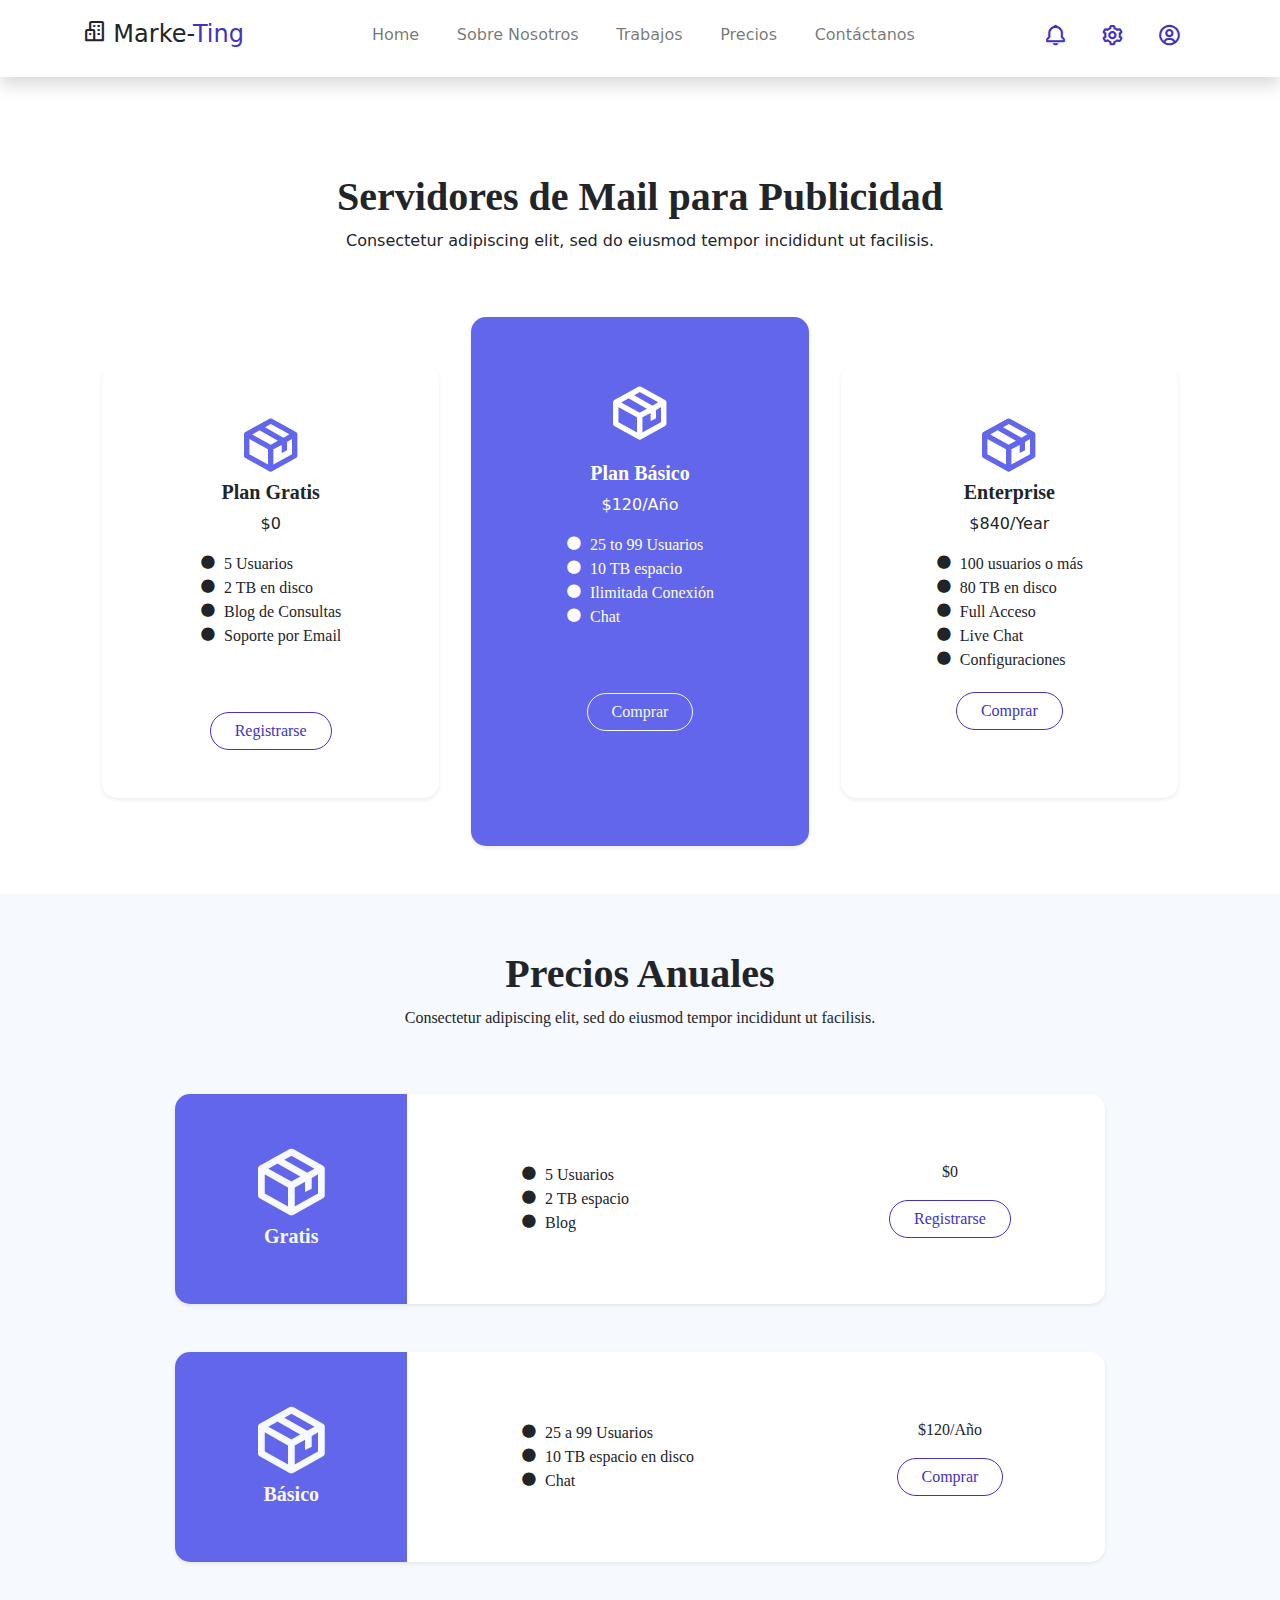
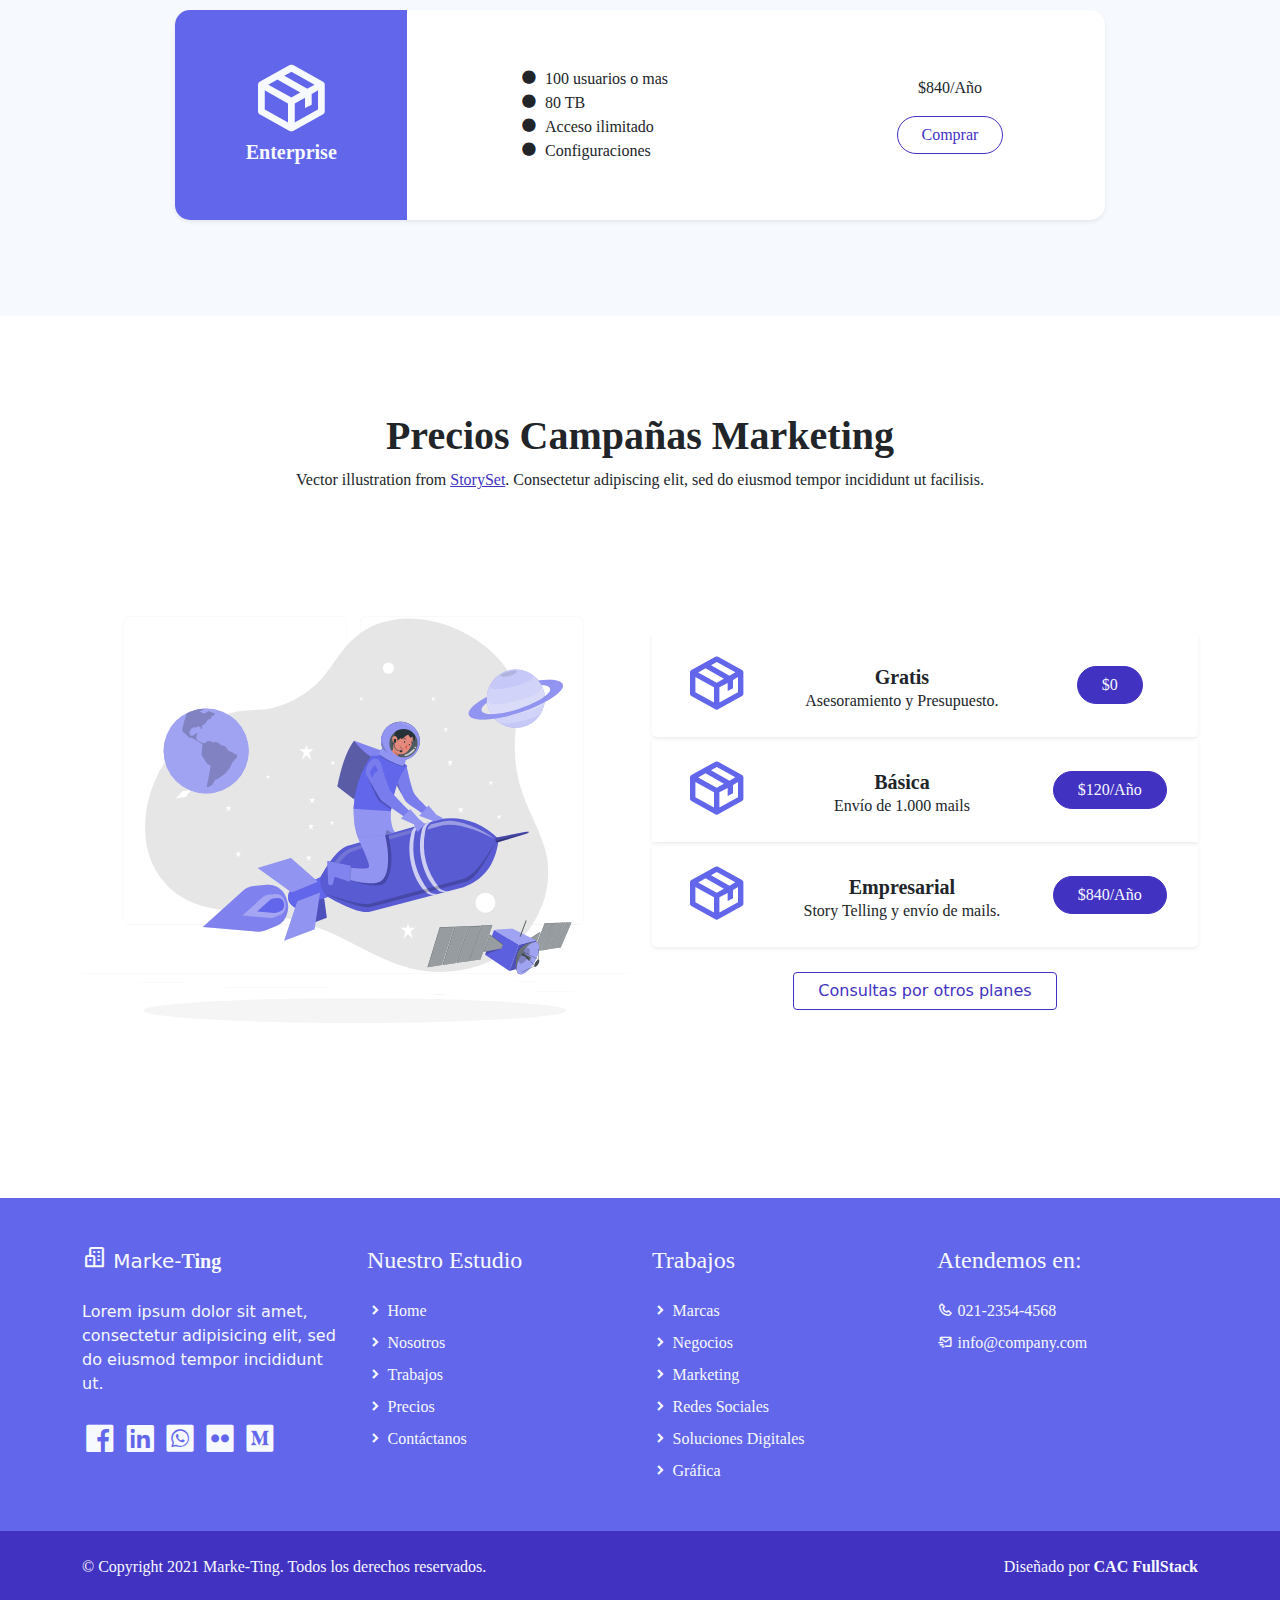
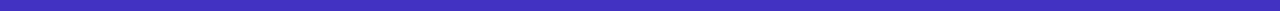
==== pricing.html @ 0eb9d869 "Add files via upload" ====
<!DOCTYPE html>
<html lang="es">

<head>
  <title>Agencia de Marketing</title>
    <meta charset="utf-8">
    <meta name="viewport" content="width=device-width, initial-scale=1">
    <link rel="apple-touch-icon" href="assets/img/apple-icon.png">
    <link rel="shortcut icon" type="image/x-icon" href="assets/img/favicon.ico">
    <!-- Load Require CSS -->
    <link href="assets/css/bootstrap.min.css" rel="stylesheet">
    <!-- Font CSS -->
    <link href="assets/css/boxicon.min.css" rel="stylesheet">
    <link href="https://fonts.googleapis.com/css2?family=Open+Sans:wght@300;400;600&display=swap" rel="stylesheet">
		<!-- carga CSS -->
    <link rel="stylesheet" href="assets/css/estilos.css">
</head>

<body>
    <!-- Header -->
    <nav id="main_nav" class="navbar navbar-expand-lg navbar-light bg-white shadow">
        <div class="container d-flex justify-content-between align-items-center">
            <a class="navbar-brand h1" href="index.html">
                <i class='bx bx-buildings bx-sm text-dark'></i>
	       <span class="text-dark h4">Marke-</span><span class="text-primary h4">Ting</span></a>

            <button class="navbar-toggler border-0" type="button" data-bs-toggle="collapse" data-bs-target="#navbar-toggler-success" aria-controls="navbarSupportedContent" aria-expanded="false" aria-label="Toggle navigation">
                <span class="navbar-toggler-icon"></span>
            </button>

            <div class="align-self-center collapse navbar-collapse flex-fill  d-lg-flex justify-content-lg-between" id="navbar-toggler-success">
                <div class="flex-fill mx-xl-5 mb-2">
                    <ul class="nav navbar-nav d-flex justify-content-between mx-xl-5 text-center text-dark">
                       <li class="nav-item">
                            <a class="nav-link btn-outline-primary rounded-pill px-3" href="index.html">Home</a>
						<!-- px = padding y mx es el margin 
						rounded-pill =genera ese boton con bordes redondeados rounded-circle-->	
                        </li>
                        <li class="nav-item">
                            <a class="nav-link btn-outline-primary rounded-pill px-3" href="about.html">Sobre Nosotros</a>
                        </li>
                        <li class="nav-item">
                            <a class="nav-link btn-outline-primary rounded-pill px-3" href="work.html">Trabajos</a>
                        </li>
                        <li class="nav-item">
                            <a class="nav-link btn-outline-primary rounded-pill px-3" href="pricing.html">Precios</a>
                        </li>
                        <li class="nav-item">
                            <a class="nav-link btn-outline-primary rounded-pill px-3" href="contact.html">Contáctanos</a>
                        </li>
                    </ul>
                </div>
                <div class="navbar align-self-center d-flex">
                    <a class="nav-link" href="#"><i class='bx bx-bell bx-sm bx-tada-hover text-primary'></i></a>
                    <a class="nav-link" href="#"><i class='bx bx-cog bx-sm text-primary'></i></a>
                    <a class="nav-link" href="#"><i class='bx bx-user-circle bx-sm text-primary'></i></a>
                </div>
            </div>
        </div>
    </nav>
    <!-- Close Header -->


    <!-- Start pricing -->
    <div class="container-lg py-5">
        <div class="col-md-12 m-auto text-center py-5">
            <h1 class="pricing-header h2 semi-bold-600">Servidores de Mail para Publicidad</h1>
            <p class="pricing-footer">
                Consectetur adipiscing elit, sed do eiusmod tempor incididunt ut facilisis.
            </p>
        </div>


        <div class="row px-lg-3">


            <div class="col-md-4 pb-5 pt-sm-0 mt-5 px-xl-3">
                <div class="pricing-table card h-100 shadow-sm border-0 py-5">
                    <div class="pricing-table-body card-body rounded-pill text-center align-self-center p-md-0">
                        <i class="pricing-table-icon display-3 bx bx-package text-secondary"></i>
                        <h2 class="pricing-table-heading h5 semi-bold-600">Plan Gratis</h2>
                        <p>$0</p>
                        <ul class="pricing-table-body text-start text-dark px-4 list-unstyled light-300">
                            <li><i class="bx bxs-circle me-2"></i>5 Usuarios</li>
                            <li><i class="bx bxs-circle me-2"></i>2 TB en disco</li>
                            <li><i class="bx bxs-circle me-2"></i>Blog de Consultas</li>
                            <li><i class="bx bxs-circle me-2"></i>Soporte por Email</li>
                        </ul>
                        <div class="pricing-table-footer pt-5">
                            <a href="#" class="btn rounded-pill px-4 btn-outline-primary light-300">Registrarse</a>
                        </div>
                    </div>
                </div>
            </div>


            <div class="col-md-4 pt-sm-0 pt-3 px-xl-3">
                <div class="pricing-table card bg-secondary h-100 card-rounded shadow-sm border-0 py-5">
                    <div class="pricing-table-body card-body text-center text-white align-self-center p-md-0">
                        <i class="pricing-table-icon display-3 bx bx-package text-white py-3"></i>
                        <h2 class="pricing-table-heading h5 semi-bold-600">Plan Básico</h2>
                        <p>$120/Año</p>
                        <ul class="pricing-table-list text-start text-dark px-4 list-unstyled light-300">
                            <li class="text-white"><i class="bx bxs-circle me-2"></i>25 to 99 Usuarios</li>
                            <li class="text-white"><i class="bx bxs-circle me-2"></i>10 TB espacio</li>
                            <li class="text-white"><i class="bx bxs-circle me-2"></i>Ilimitada Conexión</li>
                            <li class="text-white"><i class="bx bxs-circle me-2"></i>Chat</li>
                        </ul>
                        <div class="pricing-table-footer pt-5 pb-2">
                            <a href="#" class="btn rounded-pill px-4 btn-outline-light light-300">Comprar</a>
                        </div>
                    </div>
                </div>
            </div>


            <div class="col-md-4 pb-5 pt-sm-0 mt-5 px-xl-3">
                <div class="pricing-table card h-100 shadow-sm border-0 py-5">
                    <div class="pricing-table-body card-body text-center align-self-center p-md-0">
                        <i class="pricing-table-icon display-3 bx bx-package text-secondary"></i>
                        <h2 class="pricing-table-heading h5 semi-bold-600">Enterprise</h2>
                        <p>$840/Year</p>
                        <ul class="pricing-table-list text-start text-dark px-4 list-unstyled light-300">
                            <li><i class="bx bxs-circle me-2"></i>100 usuarios o más</li>
                            <li><i class="bx bxs-circle me-2"></i>80 TB en disco</li>
                            <li><i class="bx bxs-circle me-2"></i>Full Acceso</li>
                            <li><i class="bx bxs-circle me-2"></i>Live Chat</li>
                            <li><i class="bx bxs-circle me-2"></i>Configuraciones</li>
                        </ul>
                        <div class="pricing-table-footer pt-1">
                            <a href="#" class="btn rounded-pill px-4 btn-outline-primary light-300">Comprar</a>
                        </div>
                    </div>
                </div>
            </div>


        </div>
    </div>
    <!-- End Content -->





    <!-- Start Pricing Horizontal Section -->
    <section class="bg-light pt-sm-0 py-5">
        <div class="container py-5">

            <h1 class="h2 semi-bold-600 text-center mt-2">Precios Anuales</h1>
            <p class="text-center pb-5 light-300">Consectetur adipiscing elit, sed do eiusmod tempor incididunt ut facilisis.</p>

            <!-- Start Pricing Horizontal -->
            <div class="pricing-horizontal row col-10 m-auto d-flex shadow-sm rounded overflow-hidden bg-white">
                <div class="pricing-horizontal-icon col-md-3 text-center bg-secondary text-light py-4">
                    <i class="display-1 bx bx-package pt-4"></i>
                    <h5 class="h5 semi-bold-600 pb-4 light-300">Gratis</h5>
                </div>
                <div class="pricing-horizontal-body offset-lg-1 col-md-5 col-lg-4 d-flex align-items-center pl-5 pt-lg-0 pt-4">
                    <ul class="text-left px-4 list-unstyled mb-0 light-300">
                        <li><i class="bx bxs-circle me-2"></i>5 Usuarios</li>
                        <li><i class="bx bxs-circle me-2"></i>2 TB espacio</li>
                        <li><i class="bx bxs-circle me-2"></i>Blog</li>
                    </ul>
                </div>
                <div class="pricing-horizontal-tag col-md-4 text-center pt-3 d-flex align-items-center">
                    <div class="w-100 light-300">
                        <p>$0</p>
                        <a href="#" class="btn rounded-pill px-4 btn-outline-primary mb-3">Registrarse</a>
                    </div>
                </div>
            </div>
            <!-- End Pricing Horizontal -->

            <!-- Start Pricing Horizontal -->
            <div class="pricing-horizontal row col-10 m-auto d-flex shadow-sm rounded overflow-hidden my-5 bg-white">
                <div class="pricing-horizontal-icon col-md-3 text-center bg-secondary text-light py-4">
                    <i class="display-1 bx bx-package pt-4"></i>
                    <h5 class="h5 semi-bold-600 pb-4 light-300">Básico</h5>
                </div>
                <div class="pricing-horizontal-body offset-lg-1 col-md-5 col-lg-4 d-flex align-items-center pl-5 pt-lg-0 pt-4">
                    <ul class="text-left px-4 list-unstyled mb-0 light-300">
                        <li><i class="bx bxs-circle me-2"></i>25 a 99 Usuarios</li>
                        <li><i class="bx bxs-circle me-2"></i>10 TB espacio en disco</li>
                        <li><i class="bx bxs-circle me-2"></i>Chat</li>
                    </ul>
                </div>
                <div class="pricing-horizontal-tag col-md-4 text-center pt-3 d-flex align-items-center">
                    <div class="w-100 light-300">
                        <p>$120/Año</p>
                        <a href="#" class="btn rounded-pill px-4 btn-outline-primary mb-3">Comprar</a>
                    </div>
                </div>
            </div>
            <!-- End Pricing Horizontal -->

            <!-- Start Pricing Horizontal -->
            <div class="pricing-horizontal row col-10 m-auto d-flex shadow-sm rounded overflow-hidden bg-white">
                <div class="pricing-horizontal-icon col-md-3 text-center bg-secondary text-light py-4">
                    <i class="display-1 bx bx-package pt-4"></i>
                    <h5 class="h5 semi-bold-600 pb-4 light-300">Enterprise</h5>
                </div>
                <div class="pricing-horizontal-body offset-lg-1 col-md-5 col-lg-4 d-flex align-items-center pl-5 pt-lg-0 pt-4">
                    <ul class="text-left px-4 list-unstyled mb-0 light-300">
                        <li><i class="bx bxs-circle me-2"></i>100 usuarios o mas</li>
                        <li><i class="bx bxs-circle me-2"></i>80 TB</li>
                        <li><i class="bx bxs-circle me-2"></i>Acceso ilimitado</li>
                        <li><i class="bx bxs-circle me-2"></i>Configuraciones</li>
                    </ul>
                </div>
                <div class="pricing-horizontal-tag col-md-4 text-center pt-3 d-flex align-items-center">
                    <div class="w-100 light-300">
                        <p>$840/Año</p>
                        <a href="#" class="btn rounded-pill px-4 btn-outline-primary mb-3">Comprar</a>
                    </div>
                </div>
            </div>
            <!-- End Pricing Horizontal -->

        </div>
    </section>
    <!--End Pricing Horizontal Section-->

    <section class="container py-5">

        <h1 class="h2 semi-bold-600 text-center pt-5">Precios Campañas Marketing</h1>
        <p class="text-center pb-5 light-300">
            Vector illustration from <a rel="nofollow" href="https://storyset.com/" target="_blank">StorySet</a>.
            Consectetur adipiscing elit, sed do eiusmod tempor incididunt ut facilisis.
        </p>

        <div class="row d-flex align-items-center pb-5">

            <div class="col-lg-6 offset-lg-0 col-md-8 offset-md-2">
                <img class="rounded float-right" src="./assets/img/pricing.svg">
            </div>

            <div class="col-lg-6">

                <!-- Start Pricing List -->
                <div class="pricing-list shadow-sm rounded-top rounded-3 py-sm-0 py-5">
                    <div class="row p-2">
                        <div class="pricing-list-icon col-3 text-center m-auto text-secondary ml-5 py-2">
                            <i class="display-3 bx bx-package"></i>
                        </div>
                        <div class="pricing-list-body col-md-5 align-items-center pl-3 pt-2">
                            <ul class="list-unstyled text-center light-300">
                                <li class="h5 semi-bold-600 mb-0 mt-3">Gratis</li>
                                <li>Asesoramiento y Presupuesto.</li>
                            </ul>
                        </div>
                        <div class="pricing-list-footer col-4 text-center m-auto align-items-center">
                            <a href="#" class="btn rounded-pill px-4 btn-primary light-300">$0</a>
                        </div>
                    </div>
                </div>
                <!-- End Pricing List -->

                <!-- Start Pricing List -->
                <div class="pricing-list shadow-sm py-sm-0 py-5">
                    <div class="row p-2">
                        <div class="pricing-list-icon col-3 text-center m-auto text-secondary ml-5 py-2">
                            <i class="display-3 bx bx-package"></i>
                        </div>
                        <div class="pricing-list-body col-md-5 align-items-center pl-3 pt-2">
                            <ul class="list-unstyled text-center light-300">
                                <li class="h5 semi-bold-600 mb-0 mt-3">Básica</li>
                                <li>Envío de 1.000 mails</li>
                            </ul>
                        </div>
                        <div class="pricing-list-footer col-sm-4 col-5 text-center m-auto align-items-center">
                            <a href="#" class="btn rounded-pill px-4 btn-primary light-300">$120/Año</a>
                        </div>
                    </div>
                </div>
                <!-- End Pricing List -->

                <!-- Start Pricing List -->
                <div class="pricing-list shadow-sm rounded-botton rounded-3 py-sm-0 py-5">
                    <div class="row p-2">
                        <div class="pricing-list-icon col-sm-3 text-center m-auto text-secondary ml-5 py-2">
                            <i class="display-3 bx bx-package"></i>
                        </div>
                        <div class="pricing-list-body col-md-5 align-items-center pl-3 pt-2">
                            <ul class="list-unstyled text-center light-300">
                                <li class="h5 semi-bold-600 mb-0 mt-3">Empresarial</li>
                                <li>Story Telling y envío de mails.</li>
                            </ul>
                        </div>
                        <div class="pricing-list-footer col-sm-4 col-5 text-center m-auto align-items-center">
                            <a href="#" class="btn rounded-pill px-4 btn-primary light-300">$840/Año</a>
                        </div>
                    </div>
                </div>
                <!-- End Pricing List -->
                <p class="text-center"><a class="btn px-4 mt-4 mx-auto btn-outline-primary" href="#">Consultas por otros planes</a></p>


            </div>
        </div>
    </section>


    <!-- Start Footer -->
    <footer class="bg-secondary pt-4">
        <div class="container">
            <div class="row py-4">

                <div class="col-lg-3 col-12 align-left">
                    <a class="navbar-brand" href="index.html">
                        <i class='bx bx-buildings bx-sm text-light'></i>
                        <span class="text-light h5">Marke-</span><span class="text-light h5 semi-bold-600">Ting</span>
                    </a>
                    <p class="text-light my-lg-4 my-2">
                        Lorem ipsum dolor sit amet, consectetur adipisicing elit,
                        sed do eiusmod tempor incididunt ut.
                    </p>
                    <ul class="list-inline footer-icons light-300">
                        <li class="list-inline-item m-0">
                            <a class="text-light" target="_blank" href="http://facebook.com/">
                                <i class='bx bxl-facebook-square bx-md'></i>
                            </a>
                        </li>
                        <li class="list-inline-item m-0">
                            <a class="text-light" target="_blank" href="https://www.linkedin.com/">
                                <i class='bx bxl-linkedin-square bx-md'></i>
                            </a>
                        </li>
                        <li class="list-inline-item m-0">
                            <a class="text-light" target="_blank" href="https://www.whatsapp.com/">
                                <i class='bx bxl-whatsapp-square bx-md'></i>
                            </a>
                        </li>
                        <li class="list-inline-item m-0">
                            <a class="text-light" target="_blank" href="https://www.flickr.com/">
                                <i class='bx bxl-flickr-square bx-md'></i>
                            </a>
                        </li>
                        <li class="list-inline-item m-0">
                            <a class="text-light" target="_blank" href="https://www.medium.com/">
                                <i class='bx bxl-medium-square bx-md' ></i>
                            </a>
                        </li>
                    </ul>
                </div>

                <div class="col-lg-3 col-md-4 my-sm-0 mt-4">
                    <h3 class="h4 pb-lg-3 text-light light-300">Nuestro Estudio</h2>
                        <ul class="list-unstyled text-light light-300">
                            <li class="pb-2">
                                <i class='bx-fw bx bxs-chevron-right bx-xs'></i><a class="text-decoration-none text-light" 
								href="index.html">Home</a>
                            </li>
                            <li class="pb-2">
                                <i class='bx-fw bx bxs-chevron-right bx-xs'></i><a class="text-decoration-none text-light py-1" 
								href="about.html">Nosotros</a>
                            </li>
                            <li class="pb-2">
                                <i class='bx-fw bx bxs-chevron-right bx-xs'></i><a class="text-decoration-none text-light py-1" 
								href="work.html">Trabajos</a>
                            </li>
                            <li class="pb-2">
                                <i class='bx-fw bx bxs-chevron-right bx-xs'></i></i><a class="text-decoration-none text-light py-1" 
								href="pricing.html">Precios</a>
                            </li>
                            <li class="pb-2">
                                <i class='bx-fw bx bxs-chevron-right bx-xs'></i><a class="text-decoration-none text-light py-1" 
								href="contact.html">Contáctanos</a>
                            </li>
                        </ul>
                </div>

                <div class="col-lg-3 col-md-4 my-sm-0 mt-4">
                    <h2 class="h4 pb-lg-3 text-light light-300">Trabajos</h2>
                    <ul class="list-unstyled text-light light-300">
                        <li class="pb-2">
                            <i class='bx-fw bx bxs-chevron-right bx-xs'></i><a class="text-decoration-none text-light py-1" 
							href="#">Marcas</a>
                        </li>
                        <li class="pb-2">
                            <i class='bx-fw bx bxs-chevron-right bx-xs'></i><a class="text-decoration-none text-light py-1" 
							href="#">Negocios</a>
                        </li>
                        <li class="pb-2">
                            <i class='bx-fw bx bxs-chevron-right bx-xs'></i><a class="text-decoration-none text-light py-1" 
							href="#">Marketing</a>
                        </li>
                        <li class="pb-2">
                            <i class='bx-fw bx bxs-chevron-right bx-xs'></i><a class="text-decoration-none text-light py-1" 
							href="#">Redes Sociales</a>
                        </li>
                        <li class="pb-2">
                            <i class='bx-fw bx bxs-chevron-right bx-xs'></i><a class="text-decoration-none text-light py-1" 
							href="#">Soluciones Digitales</a>
                        </li>
                        <li class="pb-2">
                            <i class='bx-fw bx bxs-chevron-right bx-xs'></i><a class="text-decoration-none text-light py-1" 
							href="#">Gráfica</a>
                        </li>
                    </ul>
                </div>

                <div class="col-lg-3 col-md-4 my-sm-0 mt-4">
                    <h2 class="h4 pb-lg-3 text-light light-300">Atendemos en:</h2>
                    <ul class="list-unstyled text-light light-300">
                        <li class="pb-2">
                            <i class='bx-fw bx bx-phone bx-xs'></i><a class="text-decoration-none text-light py-1" 
							href="tel:010-020-0340">021-2354-4568</a>
                        </li>
                        <li class="pb-2">
                            <i class='bx-fw bx bx-mail-send bx-xs'></i><a class="text-decoration-none text-light py-1"
							href="mailto:info@company.com">info@company.com</a>
                        </li>
                    </ul>
                </div>

            </div>
        </div>

        <div class="w-100 bg-primary py-3">
            <div class="container">
                <div class="row pt-2">
                    <div class="col-lg-6 col-sm-12">
                        <p class="text-lg-start text-center text-light light-300">
                            © Copyright 2021 Marke-Ting. Todos los derechos reservados.
                        </p>
                    </div>
                    <div class="col-lg-6 col-sm-12">
                        <p class="text-lg-end text-center text-light light-300">
                            Diseñado por <a rel="sponsored" class="text-decoration-none text-light" 
							href="https://cursophp.com.ar/" target="_blank"><strong>CAC FullStack</strong></a>
                        </p>
                    </div>
                </div>
            </div>
        </div>

    </footer>
    <!-- End Footer -->




    <!-- Bootstrap -->
    <script src="assets/js/bootstrap.bundle.min.js"></script>


</body>

</html>
---- assets/css/boxicon.min.css ----
@font-face{font-family:'boxicons';font-weight:normal;font-style:normal;src:url('../fonts/boxicons.eot');src:url('../fonts/boxicons.eot') format('embedded-opentype'),url('../fonts/boxicons.woff2') format('woff2'),url('../fonts/boxicons.woff') format('woff'),url('../fonts/boxicons.ttf') format('truetype'),url('../fonts/boxicons.svg?#boxicons') format('svg')}.bx{font-family:'boxicons'!important;font-weight:normal;font-style:normal;font-variant:normal;line-height:1;display:inline-block;text-transform:none;speak:none;-webkit-font-smoothing:antialiased;-moz-osx-font-smoothing:grayscale}.bx-ul{margin-left:2em;padding-left:0;list-style:none}.bx-ul>li{position:relative}.bx-ul .bx{font-size:inherit;line-height:inherit;position:absolute;left:-2em;width:2em;text-align:center}@-webkit-keyframes spin{0%{-webkit-transform:rotate(0);transform:rotate(0)}100%{-webkit-transform:rotate(359deg);transform:rotate(359deg)}}@keyframes spin{0%{-webkit-transform:rotate(0);transform:rotate(0)}100%{-webkit-transform:rotate(359deg);transform:rotate(359deg)}}@-webkit-keyframes burst{0%{-webkit-transform:scale(1);transform:scale(1);opacity:1}90%{-webkit-transform:scale(1.5);transform:scale(1.5);opacity:0}}@keyframes burst{0%{-webkit-transform:scale(1);transform:scale(1);opacity:1}90%{-webkit-transform:scale(1.5);transform:scale(1.5);opacity:0}}@-webkit-keyframes flashing{0%{opacity:1}45%{opacity:0}90%{opacity:1}}@keyframes flashing{0%{opacity:1}45%{opacity:0}90%{opacity:1}}@-webkit-keyframes fade-left{0%{-webkit-transform:translateX(0);transform:translateX(0);opacity:1}75%{-webkit-transform:translateX(-20px);transform:translateX(-20px);opacity:0}}@keyframes fade-left{0%{-webkit-transform:translateX(0);transform:translateX(0);opacity:1}75%{-webkit-transform:translateX(-20px);transform:translateX(-20px);opacity:0}}@-webkit-keyframes fade-right{0%{-webkit-transform:translateX(0);transform:translateX(0);opacity:1}75%{-webkit-transform:translateX(20px);transform:translateX(20px);opacity:0}}@keyframes fade-right{0%{-webkit-transform:translateX(0);transform:translateX(0);opacity:1}75%{-webkit-transform:translateX(20px);transform:translateX(20px);opacity:0}}@-webkit-keyframes fade-up{0%{-webkit-transform:translateY(0);transform:translateY(0);opacity:1}75%{-webkit-transform:translateY(-20px);transform:translateY(-20px);opacity:0}}@keyframes fade-up{0%{-webkit-transform:translateY(0);transform:translateY(0);opacity:1}75%{-webkit-transform:translateY(-20px);transform:translateY(-20px);opacity:0}}@-webkit-keyframes fade-down{0%{-webkit-transform:translateY(0);transform:translateY(0);opacity:1}75%{-webkit-transform:translateY(20px);transform:translateY(20px);opacity:0}}@keyframes fade-down{0%{-webkit-transform:translateY(0);transform:translateY(0);opacity:1}75%{-webkit-transform:translateY(20px);transform:translateY(20px);opacity:0}}@-webkit-keyframes tada{from{-webkit-transform:scale3d(1,1,1);transform:scale3d(1,1,1)}10%,20%{-webkit-transform:scale3d(.95,.95,.95) rotate3d(0,0,1,-10deg);transform:scale3d(.95,.95,.95) rotate3d(0,0,1,-10deg)}30%,50%,70%,90%{-webkit-transform:scale3d(1,1,1) rotate3d(0,0,1,10deg);transform:scale3d(1,1,1) rotate3d(0,0,1,10deg)}40%,60%,80%{-webkit-transform:scale3d(1,1,1) rotate3d(0,0,1,-10deg);transform:scale3d(1,1,1) rotate3d(0,0,1,-10deg)}to{-webkit-transform:scale3d(1,1,1);transform:scale3d(1,1,1)}}@keyframes tada{from{-webkit-transform:scale3d(1,1,1);transform:scale3d(1,1,1)}10%,20%{-webkit-transform:scale3d(.95,.95,.95) rotate3d(0,0,1,-10deg);transform:scale3d(.95,.95,.95) rotate3d(0,0,1,-10deg)}30%,50%,70%,90%{-webkit-transform:scale3d(1,1,1) rotate3d(0,0,1,10deg);transform:scale3d(1,1,1) rotate3d(0,0,1,10deg)}40%,60%,80%{-webkit-transform:rotate3d(0,0,1,-10deg);transform:rotate3d(0,0,1,-10deg)}to{-webkit-transform:scale3d(1,1,1);transform:scale3d(1,1,1)}}.bx-spin{-webkit-animation:spin 2s linear infinite;animation:spin 2s linear infinite}.bx-spin-hover:hover{-webkit-animation:spin 2s linear infinite;animation:spin 2s linear infinite}.bx-tada{-webkit-animation:tada 1.5s ease infinite;animation:tada 1.5s ease infinite}.bx-tada-hover:hover{-webkit-animation:tada 1.5s ease infinite;animation:tada 1.5s ease infinite}.bx-flashing{-webkit-animation:flashing 1.5s infinite linear;animation:flashing 1.5s infinite linear}.bx-flashing-hover:hover{-webkit-animation:flashing 1.5s infinite linear;animation:flashing 1.5s infinite linear}.bx-burst{-webkit-animation:burst 1.5s infinite linear;animation:burst 1.5s infinite linear}.bx-burst-hover:hover{-webkit-animation:burst 1.5s infinite linear;animation:burst 1.5s infinite linear}.bx-fade-up{-webkit-animation:fade-up 1.5s infinite linear;animation:fade-up 1.5s infinite linear}.bx-fade-up-hover:hover{-webkit-animation:fade-up 1.5s infinite linear;animation:fade-up 1.5s infinite linear}.bx-fade-down{-webkit-animation:fade-down 1.5s infinite linear;animation:fade-down 1.5s infinite linear}.bx-fade-down-hover:hover{-webkit-animation:fade-down 1.5s infinite linear;animation:fade-down 1.5s infinite linear}.bx-fade-left{-webkit-animation:fade-left 1.5s infinite linear;animation:fade-left 1.5s infinite linear}.bx-fade-left-hover:hover{-webkit-animation:fade-left 1.5s infinite linear;animation:fade-left 1.5s infinite linear}.bx-fade-right{-webkit-animation:fade-right 1.5s infinite linear;animation:fade-right 1.5s infinite linear}.bx-fade-right-hover:hover{-webkit-animation:fade-right 1.5s infinite linear;animation:fade-right 1.5s infinite linear}.bx-xs{font-size:1rem!important}.bx-sm{font-size:1.55rem!important}.bx-md{font-size:2.25rem!important}.bx-fw{font-size:1.2857142857em;line-height:.8em;width:1.2857142857em;height:.8em;margin-top:-.2em!important;vertical-align:middle}.bx-lg{font-size:3.0!important}.bx-pull-left{float:left;margin-right:.3em!important}.bx-pull-right{float:right;margin-left:.3em!important}.bx-rotate-90{transform:rotate(90deg);-ms-filter:'progid:DXImageTransform.Microsoft.BasicImage(rotation=1)'}.bx-rotate-180{transform:rotate(180deg);-ms-filter:'progid:DXImageTransform.Microsoft.BasicImage(rotation=2)'}.bx-rotate-270{transform:rotate(270deg);-ms-filter:'progid:DXImageTransform.Microsoft.BasicImage(rotation=3)'}.bx-flip-horizontal{transform:scaleX(-1);-ms-filter:'progid:DXImageTransform.Microsoft.BasicImage(rotation=0,mirror=1)'}.bx-flip-vertical{transform:scaleY(-1);-ms-filter:'progid:DXImageTransform.Microsoft.BasicImage(rotation=2,mirror=1)'}.bx-border{padding:.25em;border:.07em solid rgba(0,0,0,.1);border-radius:.25em}.bx-border-circle{padding:.25em;border:.07em solid rgba(0,0,0,.1);border-radius:50%}.bx-abacus:before{content:"\e900"}.bx-accessibility:before{content:"\e901"}.bx-add-to-queue:before{content:"\e902"}.bx-adjust:before{content:"\e903"}.bx-alarm:before{content:"\e904"}.bx-alarm-add:before{content:"\e905"}.bx-alarm-exclamation:before{content:"\e906"}.bx-alarm-off:before{content:"\e907"}.bx-alarm-snooze:before{content:"\e908"}.bx-album:before{content:"\e909"}.bx-align-justify:before{content:"\e90a"}.bx-align-left:before{content:"\e90b"}.bx-align-middle:before{content:"\e90c"}.bx-align-right:before{content:"\e90d"}.bx-analyse:before{content:"\e90e"}.bx-anchor:before{content:"\e90f"}.bx-angry:before{content:"\e910"}.bx-aperture:before{content:"\e911"}.bx-arch:before{content:"\e912"}.bx-archive:before{content:"\e913"}.bx-archive-in:before{content:"\e914"}.bx-archive-out:before{content:"\e915"}.bx-area:before{content:"\e916"}.bx-arrow-back:before{content:"\e917"}.bx-arrow-from-bottom:before{content:"\e918"}.bx-arrow-from-left:before{content:"\e919"}.bx-arrow-from-right:before{content:"\e91a"}.bx-arrow-from-top:before{content:"\e91b"}.bx-arrow-to-bottom:before{content:"\e91c"}.bx-arrow-to-left:before{content:"\e91d"}.bx-arrow-to-right:before{content:"\e91e"}.bx-arrow-to-top:before{content:"\e91f"}.bx-at:before{content:"\e920"}.bx-atom:before{content:"\e921"}.bx-award:before{content:"\e922"}.bx-badge:before{content:"\e923"}.bx-badge-check:before{content:"\e924"}.bx-ball:before{content:"\e925"}.bx-band-aid:before{content:"\e926"}.bx-bar-chart:before{content:"\e927"}.bx-bar-chart-alt:before{content:"\e928"}.bx-bar-chart-alt-2:before{content:"\e929"}.bx-bar-chart-square:before{content:"\e92a"}.bx-barcode:before{content:"\e92b"}.bx-barcode-reader:before{content:"\e92c"}.bx-baseball:before{content:"\e92d"}.bx-basket:before{content:"\e92e"}.bx-basketball:before{content:"\e92f"}.bx-bath:before{content:"\e930"}.bx-battery:before{content:"\e931"}.bx-bed:before{content:"\e932"}.bx-been-here:before{content:"\e933"}.bx-beer:before{content:"\e934"}.bx-bell:before{content:"\e935"}.bx-bell-minus:before{content:"\e936"}.bx-bell-off:before{content:"\e937"}.bx-bell-plus:before{content:"\e938"}.bx-bible:before{content:"\e939"}.bx-bitcoin:before{content:"\e93a"}.bx-blanket:before{content:"\e93b"}.bx-block:before{content:"\e93c"}.bx-bluetooth:before{content:"\e93d"}.bx-body:before{content:"\e93e"}.bx-bold:before{content:"\e93f"}.bx-bolt-circle:before{content:"\e940"}.bx-bomb:before{content:"\e941"}.bx-bone:before{content:"\e942"}.bx-bong:before{content:"\e943"}.bx-book:before{content:"\e944"}.bx-book-add:before{content:"\e945"}.bx-book-alt:before{content:"\e946"}.bx-book-bookmark:before{content:"\e947"}.bx-book-content:before{content:"\e948"}.bx-book-heart:before{content:"\e949"}.bx-bookmark:before{content:"\e94a"}.bx-bookmark-alt:before{content:"\e94b"}.bx-bookmark-alt-minus:before{content:"\e94c"}.bx-bookmark-alt-plus:before{content:"\e94d"}.bx-bookmark-heart:before{content:"\e94e"}.bx-bookmark-minus:before{content:"\e94f"}.bx-bookmark-plus:before{content:"\e950"}.bx-bookmarks:before{content:"\e951"}.bx-book-open:before{content:"\e952"}.bx-book-reader:before{content:"\e953"}.bx-border-all:before{content:"\e954"}.bx-border-bottom:before{content:"\e955"}.bx-border-inner:before{content:"\e956"}.bx-border-left:before{content:"\e957"}.bx-border-none:before{content:"\e958"}.bx-border-outer:before{content:"\e959"}.bx-border-radius:before{content:"\e95a"}.bx-border-right:before{content:"\e95b"}.bx-border-top:before{content:"\e95c"}.bx-bot:before{content:"\e95d"}.bx-bowling-ball:before{content:"\e95e"}.bx-box:before{content:"\e95f"}.bx-bracket:before{content:"\e960"}.bx-braille:before{content:"\e961"}.bx-brain:before{content:"\e962"}.bx-briefcase:before{content:"\e963"}.bx-briefcase-alt:before{content:"\e964"}.bx-briefcase-alt-2:before{content:"\e965"}.bx-brightness:before{content:"\e966"}.bx-brightness-half:before{content:"\e967"}.bx-broadcast:before{content:"\e968"}.bx-brush:before{content:"\e969"}.bx-brush-alt:before{content:"\e96a"}.bx-bug:before{content:"\e96b"}.bx-bug-alt:before{content:"\e96c"}.bx-building:before{content:"\e96d"}.bx-building-house:before{content:"\e96e"}.bx-buildings:before{content:"\e96f"}.bx-bulb:before{content:"\e970"}.bx-bullseye:before{content:"\e971"}.bx-buoy:before{content:"\e972"}.bx-bus:before{content:"\e973"}.bx-bus-school:before{content:"\e974"}.bx-cabinet:before{content:"\e975"}.bx-cake:before{content:"\e976"}.bx-calculator:before{content:"\e977"}.bx-calendar:before{content:"\e978"}.bx-calendar-alt:before{content:"\e979"}.bx-calendar-check:before{content:"\e97a"}.bx-calendar-edit:before{content:"\e97b"}.bx-calendar-event:before{content:"\e97c"}.bx-calendar-exclamation:before{content:"\e97d"}.bx-calendar-heart:before{content:"\e97e"}.bx-calendar-minus:before{content:"\e97f"}.bx-calendar-plus:before{content:"\e980"}.bx-calendar-star:before{content:"\e981"}.bx-calendar-week:before{content:"\e982"}.bx-calendar-x:before{content:"\e983"}.bx-camera:before{content:"\e984"}.bx-camera-home:before{content:"\e985"}.bx-camera-movie:before{content:"\e986"}.bx-camera-off:before{content:"\e987"}.bx-capsule:before{content:"\e988"}.bx-captions:before{content:"\e989"}.bx-car:before{content:"\e98a"}.bx-card:before{content:"\e98b"}.bx-caret-down:before{content:"\e98c"}.bx-caret-down-circle:before{content:"\e98d"}.bx-caret-down-square:before{content:"\e98e"}.bx-caret-left:before{content:"\e98f"}.bx-caret-left-circle:before{content:"\e990"}.bx-caret-left-square:before{content:"\e991"}.bx-caret-right:before{content:"\e992"}.bx-caret-right-circle:before{content:"\e993"}.bx-caret-right-square:before{content:"\e994"}.bx-caret-up:before{content:"\e995"}.bx-caret-up-circle:before{content:"\e996"}.bx-caret-up-square:before{content:"\e997"}.bx-carousel:before{content:"\e998"}.bx-cart:before{content:"\e999"}.bx-cart-alt:before{content:"\e99a"}.bx-cast:before{content:"\e99b"}.bx-category:before{content:"\e99c"}.bx-category-alt:before{content:"\e99d"}.bx-cctv:before{content:"\e99e"}.bx-certification:before{content:"\e99f"}.bx-chair:before{content:"\e9a0"}.bx-chalkboard:before{content:"\e9a1"}.bx-chart:before{content:"\e9a2"}.bx-chat:before{content:"\e9a3"}.bx-check:before{content:"\e9a4"}.bx-checkbox:before{content:"\e9a5"}.bx-checkbox-checked:before{content:"\e9a6"}.bx-checkbox-square:before{content:"\e9a7"}.bx-check-circle:before{content:"\e9a8"}.bx-check-double:before{content:"\e9a9"}.bx-check-shield:before{content:"\e9aa"}.bx-check-square:before{content:"\e9ab"}.bx-chevron-down:before{content:"\e9ac"}.bx-chevron-down-circle:before{content:"\e9ad"}.bx-chevron-down-square:before{content:"\e9ae"}.bx-chevron-left:before{content:"\e9af"}.bx-chevron-left-circle:before{content:"\e9b0"}.bx-chevron-left-square:before{content:"\e9b1"}.bx-chevron-right:before{content:"\e9b2"}.bx-chevron-right-circle:before{content:"\e9b3"}.bx-chevron-right-square:before{content:"\e9b4"}.bx-chevrons-down:before{content:"\e9b5"}.bx-chevrons-left:before{content:"\e9b6"}.bx-chevrons-right:before{content:"\e9b7"}.bx-chevrons-up:before{content:"\e9b8"}.bx-chevron-up:before{content:"\e9b9"}.bx-chevron-up-circle:before{content:"\e9ba"}.bx-chevron-up-square:before{content:"\e9bb"}.bx-chip:before{content:"\e9bc"}.bx-church:before{content:"\e9bd"}.bx-circle:before{content:"\e9be"}.bx-clinic:before{content:"\e9bf"}.bx-clipboard:before{content:"\e9c0"}.bx-closet:before{content:"\e9c1"}.bx-cloud:before{content:"\e9c2"}.bx-cloud-download:before{content:"\e9c3"}.bx-cloud-drizzle:before{content:"\e9c4"}.bx-cloud-lightning:before{content:"\e9c5"}.bx-cloud-light-rain:before{content:"\e9c6"}.bx-cloud-rain:before{content:"\e9c7"}.bx-cloud-snow:before{content:"\e9c8"}.bx-cloud-upload:before{content:"\e9c9"}.bx-code:before{content:"\e9ca"}.bx-code-alt:before{content:"\e9cb"}.bx-code-block:before{content:"\e9cc"}.bx-code-curly:before{content:"\e9cd"}.bx-coffee:before{content:"\e9ce"}.bx-coffee-togo:before{content:"\e9cf"}.bx-cog:before{content:"\e9d0"}.bx-coin:before{content:"\e9d1"}.bx-coin-stack:before{content:"\e9d2"}.bx-collapse:before{content:"\e9d3"}.bx-collection:before{content:"\e9d4"}.bx-color-fill:before{content:"\e9d5"}.bx-columns:before{content:"\e9d6"}.bx-command:before{content:"\e9d7"}.bx-comment:before{content:"\e9d8"}.bx-comment-add:before{content:"\e9d9"}.bx-comment-check:before{content:"\e9da"}.bx-comment-detail:before{content:"\e9db"}.bx-comment-dots:before{content:"\e9dc"}.bx-comment-edit:before{content:"\e9dd"}.bx-comment-error:before{content:"\e9de"}.bx-comment-minus:before{content:"\e9df"}.bx-comment-x:before{content:"\e9e0"}.bx-compass:before{content:"\e9e1"}.bx-confused:before{content:"\e9e2"}.bx-conversation:before{content:"\e9e3"}.bx-cookie:before{content:"\e9e4"}.bx-cool:before{content:"\e9e5"}.bx-copy:before{content:"\e9e6"}.bx-copy-alt:before{content:"\e9e7"}.bx-copyright:before{content:"\e9e8"}.bx-credit-card:before{content:"\e9e9"}.bx-credit-card-alt:before{content:"\e9ea"}.bx-credit-card-front:before{content:"\e9eb"}.bx-crop:before{content:"\e9ec"}.bx-crosshair:before{content:"\e9ed"}.bx-crown:before{content:"\e9ee"}.bx-cube:before{content:"\e9ef"}.bx-cube-alt:before{content:"\e9f0"}.bx-cuboid:before{content:"\e9f1"}.bx-current-location:before{content:"\e9f2"}.bx-customize:before{content:"\e9f3"}.bx-cut:before{content:"\e9f4"}.bx-cycling:before{content:"\e9f5"}.bx-cylinder:before{content:"\e9f6"}.bx-data:before{content:"\e9f7"}.bx-desktop:before{content:"\e9f8"}.bx-detail:before{content:"\e9f9"}.bx-devices:before{content:"\e9fa"}.bx-dialpad:before{content:"\e9fb"}.bx-dialpad-alt:before{content:"\e9fc"}.bx-diamond:before{content:"\e9fd"}.bx-dice-1:before{content:"\e9fe"}.bx-dice-2:before{content:"\e9ff"}.bx-dice-3:before{content:"\ea00"}.bx-dice-4:before{content:"\ea01"}.bx-dice-5:before{content:"\ea02"}.bx-dice-6:before{content:"\ea03"}.bx-directions:before{content:"\ea04"}.bx-disc:before{content:"\ea05"}.bx-dish:before{content:"\ea06"}.bx-dislike:before{content:"\ea07"}.bx-dizzy:before{content:"\ea08"}.bx-dna:before{content:"\ea09"}.bx-dock-bottom:before{content:"\ea0a"}.bx-dock-left:before{content:"\ea0b"}.bx-dock-right:before{content:"\ea0c"}.bx-dock-top:before{content:"\ea0d"}.bx-dollar:before{content:"\ea0e"}.bx-dollar-circle:before{content:"\ea0f"}.bx-donate-blood:before{content:"\ea10"}.bx-donate-heart:before{content:"\ea11"}.bx-door-open:before{content:"\ea12"}.bx-dots-horizontal:before{content:"\ea13"}.bx-dots-horizontal-rounded:before{content:"\ea14"}.bx-dots-vertical:before{content:"\ea15"}.bx-dots-vertical-rounded:before{content:"\ea16"}.bx-doughnut-chart:before{content:"\ea17"}.bx-down-arrow:before{content:"\ea18"}.bx-down-arrow-alt:before{content:"\ea19"}.bx-down-arrow-circle:before{content:"\ea1a"}.bx-download:before{content:"\ea1b"}.bx-downvote:before{content:"\ea1c"}.bx-drink:before{content:"\ea1d"}.bx-droplet:before{content:"\ea1e"}.bx-dumbbell:before{content:"\ea1f"}.bx-duplicate:before{content:"\ea20"}.bx-edit:before{content:"\ea21"}.bx-edit-alt:before{content:"\ea22"}.bx-envelope:before{content:"\ea23"}.bx-envelope-open:before{content:"\ea24"}.bx-equalizer:before{content:"\ea25"}.bx-eraser:before{content:"\ea26"}.bx-error:before{content:"\ea27"}.bx-error-alt:before{content:"\ea28"}.bx-error-circle:before{content:"\ea29"}.bx-euro:before{content:"\ea2a"}.bx-exclude:before{content:"\ea2b"}.bx-exit:before{content:"\ea2c"}.bx-exit-fullscreen:before{content:"\ea2d"}.bx-expand:before{content:"\ea2e"}.bx-expand-alt:before{content:"\ea2f"}.bx-export:before{content:"\ea30"}.bx-extension:before{content:"\ea31"}.bx-face:before{content:"\ea32"}.bx-fast-forward:before{content:"\ea33"}.bx-fast-forward-circle:before{content:"\ea34"}.bx-female:before{content:"\ea35"}.bx-female-sign:before{content:"\ea36"}.bx-file:before{content:"\ea37"}.bx-file-blank:before{content:"\ea38"}.bx-file-find:before{content:"\ea39"}.bx-film:before{content:"\ea3a"}.bx-filter:before{content:"\ea3b"}.bx-filter-alt:before{content:"\ea3c"}.bx-fingerprint:before{content:"\ea3d"}.bx-first-aid:before{content:"\ea3e"}.bx-first-page:before{content:"\ea3f"}.bx-flag:before{content:"\ea40"}.bx-folder:before{content:"\ea41"}.bx-folder-minus:before{content:"\ea42"}.bx-folder-open:before{content:"\ea43"}.bx-folder-plus:before{content:"\ea44"}.bx-font:before{content:"\ea45"}.bx-font-color:before{content:"\ea46"}.bx-font-family:before{content:"\ea47"}.bx-font-size:before{content:"\ea48"}.bx-food-menu:before{content:"\ea49"}.bx-food-tag:before{content:"\ea4a"}.bx-football:before{content:"\ea4b"}.bx-fridge:before{content:"\ea4c"}.bx-fullscreen:before{content:"\ea4d"}.bx-game:before{content:"\ea4e"}.bx-gas-pump:before{content:"\ea4f"}.bx-ghost:before{content:"\ea50"}.bx-gift:before{content:"\ea51"}.bx-git-branch:before{content:"\ea52"}.bx-git-commit:before{content:"\ea53"}.bx-git-compare:before{content:"\ea54"}.bx-git-merge:before{content:"\ea55"}.bx-git-pull-request:before{content:"\ea56"}.bx-git-repo-forked:before{content:"\ea57"}.bx-glasses:before{content:"\ea58"}.bx-glasses-alt:before{content:"\ea59"}.bx-globe:before{content:"\ea5a"}.bx-globe-alt:before{content:"\ea5b"}.bx-grid:before{content:"\ea5c"}.bx-grid-alt:before{content:"\ea5d"}.bx-grid-horizontal:before{content:"\ea5e"}.bx-grid-small:before{content:"\ea5f"}.bx-grid-vertical:before{content:"\ea60"}.bx-group:before{content:"\ea61"}.bx-handicap:before{content:"\ea62"}.bx-happy:before{content:"\ea63"}.bx-happy-alt:before{content:"\ea64"}.bx-happy-beaming:before{content:"\ea65"}.bx-happy-heart-eyes:before{content:"\ea66"}.bx-hash:before{content:"\ea67"}.bx-hdd:before{content:"\ea68"}.bx-heading:before{content:"\ea69"}.bx-headphone:before{content:"\ea6a"}.bx-health:before{content:"\ea6b"}.bx-heart:before{content:"\ea6c"}.bx-heart-circle:before{content:"\ea6d"}.bx-heart-square:before{content:"\ea6e"}.bx-help-circle:before{content:"\ea6f"}.bx-hide:before{content:"\ea70"}.bx-highlight:before{content:"\ea71"}.bx-history:before{content:"\ea72"}.bx-hive:before{content:"\ea73"}.bx-home:before{content:"\ea74"}.bx-home-alt:before{content:"\ea75"}.bx-home-circle:before{content:"\ea76"}.bx-home-heart:before{content:"\ea77"}.bx-home-smile:before{content:"\ea78"}.bx-horizontal-center:before{content:"\ea79"}.bx-hotel:before{content:"\ea7a"}.bx-hourglass:before{content:"\ea7b"}.bx-id-card:before{content:"\ea7c"}.bx-image:before{content:"\ea7d"}.bx-image-add:before{content:"\ea7e"}.bx-image-alt:before{content:"\ea7f"}.bx-images:before{content:"\ea80"}.bx-import:before{content:"\ea81"}.bx-infinite:before{content:"\ea82"}.bx-info-circle:before{content:"\ea83"}.bx-info-square:before{content:"\ea84"}.bx-intersect:before{content:"\ea85"}.bx-italic:before{content:"\ea86"}.bx-joystick:before{content:"\ea87"}.bx-joystick-alt:before{content:"\ea88"}.bx-joystick-button:before{content:"\ea89"}.bx-key:before{content:"\ea8a"}.bx-label:before{content:"\ea8b"}.bx-landscape:before{content:"\ea8c"}.bx-laptop:before{content:"\ea8d"}.bx-last-page:before{content:"\ea8e"}.bx-laugh:before{content:"\ea8f"}.bx-layer:before{content:"\ea90"}.bx-layer-minus:before{content:"\ea91"}.bx-layer-plus:before{content:"\ea92"}.bx-layout:before{content:"\ea93"}.bx-left-arrow:before{content:"\ea94"}.bx-left-arrow-alt:before{content:"\ea95"}.bx-left-arrow-circle:before{content:"\ea96"}.bx-left-down-arrow-circle:before{content:"\ea97"}.bx-left-indent:before{content:"\ea98"}.bx-left-top-arrow-circle:before{content:"\ea99"}.bx-library:before{content:"\ea9a"}.bx-like:before{content:"\ea9b"}.bx-line-chart:before{content:"\ea9c"}.bx-line-chart-down:before{content:"\ea9d"}.bx-link:before{content:"\ea9e"}.bx-link-alt:before{content:"\ea9f"}.bx-link-external:before{content:"\eaa0"}.bx-lira:before{content:"\eaa1"}.bx-list-check:before{content:"\eaa2"}.bx-list-minus:before{content:"\eaa3"}.bx-list-ol:before{content:"\eaa4"}.bx-list-plus:before{content:"\eaa5"}.bx-list-ul:before{content:"\eaa6"}.bx-loader:before{content:"\eaa7"}.bx-loader-alt:before{content:"\eaa8"}.bx-loader-circle:before{content:"\eaa9"}.bx-location-plus:before{content:"\eaaa"}.bx-lock:before{content:"\eaab"}.bx-lock-alt:before{content:"\eaac"}.bx-lock-open:before{content:"\eaad"}.bx-lock-open-alt:before{content:"\eaae"}.bx-log-in:before{content:"\eaaf"}.bx-log-in-circle:before{content:"\eab0"}.bx-log-out:before{content:"\eab1"}.bx-log-out-circle:before{content:"\eab2"}.bx-low-vision:before{content:"\eab3"}.bx-magnet:before{content:"\eab4"}.bx-mail-send:before{content:"\eab5"}.bx-male:before{content:"\eab6"}.bx-male-sign:before{content:"\eab7"}.bx-map:before{content:"\eab8"}.bx-map-alt:before{content:"\eab9"}.bx-map-pin:before{content:"\eaba"}.bx-mask:before{content:"\eabb"}.bx-medal:before{content:"\eabc"}.bx-meh:before{content:"\eabd"}.bx-meh-alt:before{content:"\eabe"}.bx-meh-blank:before{content:"\eabf"}.bx-memory-card:before{content:"\eac0"}.bx-menu:before{content:"\eac1"}.bx-menu-alt-left:before{content:"\eac2"}.bx-menu-alt-right:before{content:"\eac3"}.bx-merge:before{content:"\eac4"}.bx-message:before{content:"\eac5"}.bx-message-add:before{content:"\eac6"}.bx-message-alt:before{content:"\eac7"}.bx-message-alt-add:before{content:"\eac8"}.bx-message-alt-check:before{content:"\eac9"}.bx-message-alt-detail:before{content:"\eaca"}.bx-message-alt-dots:before{content:"\eacb"}.bx-message-alt-edit:before{content:"\eacc"}.bx-message-alt-error:before{content:"\eacd"}.bx-message-alt-minus:before{content:"\eace"}.bx-message-alt-x:before{content:"\eacf"}.bx-message-check:before{content:"\ead0"}.bx-message-detail:before{content:"\ead1"}.bx-message-dots:before{content:"\ead2"}.bx-message-edit:before{content:"\ead3"}.bx-message-error:before{content:"\ead4"}.bx-message-minus:before{content:"\ead5"}.bx-message-rounded:before{content:"\ead6"}.bx-message-rounded-add:before{content:"\ead7"}.bx-message-rounded-check:before{content:"\ead8"}.bx-message-rounded-detail:before{content:"\ead9"}.bx-message-rounded-dots:before{content:"\eada"}.bx-message-rounded-edit:before{content:"\eadb"}.bx-message-rounded-error:before{content:"\eadc"}.bx-message-rounded-minus:before{content:"\eadd"}.bx-message-rounded-x:before{content:"\eade"}.bx-message-square:before{content:"\eadf"}.bx-message-square-add:before{content:"\eae0"}.bx-message-square-check:before{content:"\eae1"}.bx-message-square-detail:before{content:"\eae2"}.bx-message-square-dots:before{content:"\eae3"}.bx-message-square-edit:before{content:"\eae4"}.bx-message-square-error:before{content:"\eae5"}.bx-message-square-minus:before{content:"\eae6"}.bx-message-square-x:before{content:"\eae7"}.bx-message-x:before{content:"\eae8"}.bx-meteor:before{content:"\eae9"}.bx-microchip:before{content:"\eaea"}.bx-microphone:before{content:"\eaeb"}.bx-microphone-off:before{content:"\eaec"}.bx-minus:before{content:"\eaed"}.bx-minus-back:before{content:"\eaee"}.bx-minus-circle:before{content:"\eaef"}.bx-minus-front:before{content:"\eaf0"}.bx-mobile:before{content:"\eaf1"}.bx-mobile-alt:before{content:"\eaf2"}.bx-mobile-landscape:before{content:"\eaf3"}.bx-mobile-vibration:before{content:"\eaf4"}.bx-money:before{content:"\eaf5"}.bx-moon:before{content:"\eaf6"}.bx-mouse:before{content:"\eaf7"}.bx-mouse-alt:before{content:"\eaf8"}.bx-move:before{content:"\eaf9"}.bx-move-horizontal:before{content:"\eafa"}.bx-move-vertical:before{content:"\eafb"}.bx-movie:before{content:"\eafc"}.bx-movie-play:before{content:"\eafd"}.bx-music:before{content:"\eafe"}.bx-navigation:before{content:"\eaff"}.bx-network-chart:before{content:"\eb00"}.bx-news:before{content:"\eb01"}.bx-no-entry:before{content:"\eb02"}.bx-note:before{content:"\eb03"}.bx-notepad:before{content:"\eb04"}.bx-notification:before{content:"\eb05"}.bx-notification-off:before{content:"\eb06"}.bx-outline:before{content:"\eb07"}.bx-package:before{content:"\eb08"}.bx-paint:before{content:"\eb09"}.bx-paint-roll:before{content:"\eb0a"}.bx-palette:before{content:"\eb0b"}.bx-paperclip:before{content:"\eb0c"}.bx-paper-plane:before{content:"\eb0d"}.bx-paragraph:before{content:"\eb0e"}.bx-paste:before{content:"\eb0f"}.bx-pause:before{content:"\eb10"}.bx-pause-circle:before{content:"\eb11"}.bx-pen:before{content:"\eb12"}.bx-pencil:before{content:"\eb13"}.bx-phone:before{content:"\eb14"}.bx-phone-call:before{content:"\eb15"}.bx-phone-incoming:before{content:"\eb16"}.bx-phone-outgoing:before{content:"\eb17"}.bx-photo-album:before{content:"\eb18"}.bx-pie-chart:before{content:"\eb19"}.bx-pie-chart-alt:before{content:"\eb1a"}.bx-pie-chart-alt-2:before{content:"\eb1b"}.bx-pin:before{content:"\eb1c"}.bx-planet:before{content:"\eb1d"}.bx-play:before{content:"\eb1e"}.bx-play-circle:before{content:"\eb1f"}.bx-plug:before{content:"\eb20"}.bx-plus:before{content:"\eb21"}.bx-plus-circle:before{content:"\eb22"}.bx-plus-medical:before{content:"\eb23"}.bx-pointer:before{content:"\eb24"}.bx-poll:before{content:"\eb25"}.bx-polygon:before{content:"\eb26"}.bx-pound:before{content:"\eb27"}.bx-power-off:before{content:"\eb28"}.bx-printer:before{content:"\eb29"}.bx-pulse:before{content:"\eb2a"}.bx-purchase-tag:before{content:"\eb2b"}.bx-purchase-tag-alt:before{content:"\eb2c"}.bx-pyramid:before{content:"\eb2d"}.bx-question-mark:before{content:"\eb2e"}.bx-radar:before{content:"\eb2f"}.bx-radio:before{content:"\eb30"}.bx-radio-circle:before{content:"\eb31"}.bx-radio-circle-marked:before{content:"\eb32"}.bx-receipt:before{content:"\eb33"}.bx-rectangle:before{content:"\eb34"}.bx-recycle:before{content:"\eb35"}.bx-redo:before{content:"\eb36"}.bx-refresh:before{content:"\eb37"}.bx-rename:before{content:"\eb38"}.bx-repeat:before{content:"\eb39"}.bx-reply:before{content:"\eb3a"}.bx-reply-all:before{content:"\eb3b"}.bx-repost:before{content:"\eb3c"}.bx-reset:before{content:"\eb3d"}.bx-restaurant:before{content:"\eb3e"}.bx-revision:before{content:"\eb3f"}.bx-rewind:before{content:"\eb40"}.bx-rewind-circle:before{content:"\eb41"}.bx-right-arrow:before{content:"\eb42"}.bx-right-arrow-alt:before{content:"\eb43"}.bx-right-arrow-circle:before{content:"\eb44"}.bx-right-down-arrow-circle:before{content:"\eb45"}.bx-right-indent:before{content:"\eb46"}.bx-right-top-arrow-circle:before{content:"\eb47"}.bx-rocket:before{content:"\eb48"}.bx-rotate-left:before{content:"\eb49"}.bx-rotate-right:before{content:"\eb4a"}.bx-rss:before{content:"\eb4b"}.bx-ruble:before{content:"\eb4c"}.bx-ruler:before{content:"\eb4d"}.bx-run:before{content:"\eb4e"}.bx-rupee:before{content:"\eb4f"}.bx-sad:before{content:"\eb50"}.bx-save:before{content:"\eb51"}.bx-scan:before{content:"\eb52"}.bx-screenshot:before{content:"\eb53"}.bx-search:before{content:"\eb54"}.bx-search-alt:before{content:"\eb55"}.bx-search-alt-2:before{content:"\eb56"}.bx-selection:before{content:"\eb57"}.bx-select-multiple:before{content:"\eb58"}.bx-send:before{content:"\eb59"}.bx-server:before{content:"\eb5a"}.bx-shape-circle:before{content:"\eb5b"}.bx-shape-polygon:before{content:"\eb5c"}.bx-shape-square:before{content:"\eb5d"}.bx-shape-triangle:before{content:"\eb5e"}.bx-share:before{content:"\eb5f"}.bx-share-alt:before{content:"\eb60"}.bx-shekel:before{content:"\eb61"}.bx-shield:before{content:"\eb62"}.bx-shield-alt:before{content:"\eb63"}.bx-shield-alt-2:before{content:"\eb64"}.bx-shield-quarter:before{content:"\eb65"}.bx-shield-x:before{content:"\eb66"}.bx-shocked:before{content:"\eb67"}.bx-shopping-bag:before{content:"\eb68"}.bx-show:before{content:"\eb69"}.bx-show-alt:before{content:"\eb6a"}.bx-shuffle:before{content:"\eb6b"}.bx-sidebar:before{content:"\eb6c"}.bx-sitemap:before{content:"\eb6d"}.bx-skip-next:before{content:"\eb6e"}.bx-skip-next-circle:before{content:"\eb6f"}.bx-skip-previous:before{content:"\eb70"}.bx-skip-previous-circle:before{content:"\eb71"}.bx-sleepy:before{content:"\eb72"}.bx-slider:before{content:"\eb73"}.bx-slider-alt:before{content:"\eb74"}.bx-slideshow:before{content:"\eb75"}.bx-smile:before{content:"\eb76"}.bx-sort:before{content:"\eb77"}.bx-sort-alt-2:before{content:"\eb78"}.bx-sort-a-z:before{content:"\eb79"}.bx-sort-down:before{content:"\eb7a"}.bx-sort-up:before{content:"\eb7b"}.bx-sort-z-a:before{content:"\eb7c"}.bx-spa:before{content:"\eb7d"}.bx-space-bar:before{content:"\eb7e"}.bx-spray-can:before{content:"\eb7f"}.bx-spreadsheet:before{content:"\eb80"}.bx-square:before{content:"\eb81"}.bx-square-rounded:before{content:"\eb82"}.bx-star:before{content:"\eb83"}.bx-station:before{content:"\eb84"}.bx-stats:before{content:"\eb85"}.bx-sticker:before{content:"\eb86"}.bx-stop:before{content:"\eb87"}.bx-stop-circle:before{content:"\eb88"}.bx-stopwatch:before{content:"\eb89"}.bx-store:before{content:"\eb8a"}.bx-store-alt:before{content:"\eb8b"}.bx-street-view:before{content:"\eb8c"}.bx-strikethrough:before{content:"\eb8d"}.bx-subdirectory-left:before{content:"\eb8e"}.bx-subdirectory-right:before{content:"\eb8f"}.bx-sun:before{content:"\eb90"}.bx-support:before{content:"\eb91"}.bx-swim:before{content:"\eb92"}.bx-sync:before{content:"\eb93"}.bx-tab:before{content:"\eb94"}.bx-table:before{content:"\eb95"}.bx-tachometer:before{content:"\eb96"}.bx-tag:before{content:"\eb97"}.bx-tag-alt:before{content:"\eb98"}.bx-target-lock:before{content:"\eb99"}.bx-task:before{content:"\eb9a"}.bx-task-x:before{content:"\eb9b"}.bx-taxi:before{content:"\eb9c"}.bx-tennis-ball:before{content:"\eb9d"}.bx-terminal:before{content:"\eb9e"}.bx-test-tube:before{content:"\eb9f"}.bx-text:before{content:"\eba0"}.bx-time:before{content:"\eba1"}.bx-time-five:before{content:"\eba2"}.bx-timer:before{content:"\eba3"}.bx-tired:before{content:"\eba4"}.bx-toggle-left:before{content:"\eba5"}.bx-toggle-right:before{content:"\eba6"}.bx-tone:before{content:"\eba7"}.bx-traffic-cone:before{content:"\eba8"}.bx-train:before{content:"\eba9"}.bx-transfer:before{content:"\ebaa"}.bx-transfer-alt:before{content:"\ebab"}.bx-trash:before{content:"\ebac"}.bx-trash-alt:before{content:"\ebad"}.bx-trending-down:before{content:"\ebae"}.bx-trending-up:before{content:"\ebaf"}.bx-trim:before{content:"\ebb0"}.bx-trip:before{content:"\ebb1"}.bx-trophy:before{content:"\ebb2"}.bx-tv:before{content:"\ebb3"}.bx-underline:before{content:"\ebb4"}.bx-undo:before{content:"\ebb5"}.bx-unite:before{content:"\ebb6"}.bx-unlink:before{content:"\ebb7"}.bx-up-arrow:before{content:"\ebb8"}.bx-up-arrow-alt:before{content:"\ebb9"}.bx-up-arrow-circle:before{content:"\ebba"}.bx-upload:before{content:"\ebbb"}.bx-upside-down:before{content:"\ebbc"}.bx-upvote:before{content:"\ebbd"}.bx-usb:before{content:"\ebbe"}.bx-user:before{content:"\ebbf"}.bx-user-check:before{content:"\ebc0"}.bx-user-circle:before{content:"\ebc1"}.bx-user-minus:before{content:"\ebc2"}.bx-user-pin:before{content:"\ebc3"}.bx-user-plus:before{content:"\ebc4"}.bx-user-voice:before{content:"\ebc5"}.bx-user-x:before{content:"\ebc6"}.bx-vector:before{content:"\ebc7"}.bx-vertical-center:before{content:"\ebc8"}.bx-vial:before{content:"\ebc9"}.bx-video:before{content:"\ebca"}.bx-video-off:before{content:"\ebcb"}.bx-video-plus:before{content:"\ebcc"}.bx-video-recording:before{content:"\ebcd"}.bx-voicemail:before{content:"\ebce"}.bx-volume:before{content:"\ebcf"}.bx-volume-full:before{content:"\ebd0"}.bx-volume-low:before{content:"\ebd1"}.bx-volume-mute:before{content:"\ebd2"}.bx-walk:before{content:"\ebd3"}.bx-wallet:before{content:"\ebd4"}.bx-wallet-alt:before{content:"\ebd5"}.bx-water:before{content:"\ebd6"}.bx-webcam:before{content:"\ebd7"}.bx-wifi:before{content:"\ebd8"}.bx-wifi-0:before{content:"\ebd9"}.bx-wifi-1:before{content:"\ebda"}.bx-wifi-2:before{content:"\ebdb"}.bx-wifi-off:before{content:"\ebdc"}.bx-wind:before{content:"\ebdd"}.bx-window:before{content:"\ebde"}.bx-window-alt:before{content:"\ebdf"}.bx-window-close:before{content:"\ebe0"}.bx-window-open:before{content:"\ebe1"}.bx-windows:before{content:"\ebe2"}.bx-wine:before{content:"\ebe3"}.bx-wink-smile:before{content:"\ebe4"}.bx-wink-tongue:before{content:"\ebe5"}.bx-won:before{content:"\ebe6"}.bx-world:before{content:"\ebe7"}.bx-wrench:before{content:"\ebe8"}.bx-x:before{content:"\ebe9"}.bx-x-circle:before{content:"\ebea"}.bx-yen:before{content:"\ebeb"}.bx-zoom-in:before{content:"\ebec"}.bx-zoom-out:before{content:"\ebed"}.bxs-add-to-queue:before{content:"\ebee"}.bxs-adjust:before{content:"\ebef"}.bxs-adjust-alt:before{content:"\ebf0"}.bxs-alarm:before{content:"\ebf1"}.bxs-alarm-add:before{content:"\ebf2"}.bxs-alarm-exclamation:before{content:"\ebf3"}.bxs-alarm-off:before{content:"\ebf4"}.bxs-alarm-snooze:before{content:"\ebf5"}.bxs-album:before{content:"\ebf6"}.bxs-ambulance:before{content:"\ebf7"}.bxs-analyse:before{content:"\ebf8"}.bxs-angry:before{content:"\ebf9"}.bxs-arch:before{content:"\ebfa"}.bxs-archive:before{content:"\ebfb"}.bxs-archive-in:before{content:"\ebfc"}.bxs-archive-out:before{content:"\ebfd"}.bxs-area:before{content:"\ebfe"}.bxs-arrow-from-bottom:before{content:"\ebff"}.bxs-arrow-from-left:before{content:"\ec00"}.bxs-arrow-from-right:before{content:"\ec01"}.bxs-arrow-from-top:before{content:"\ec02"}.bxs-arrow-to-bottom:before{content:"\ec03"}.bxs-arrow-to-left:before{content:"\ec04"}.bxs-arrow-to-right:before{content:"\ec05"}.bxs-arrow-to-top:before{content:"\ec06"}.bxs-award:before{content:"\ec07"}.bxs-baby-carriage:before{content:"\ec08"}.bxs-backpack:before{content:"\ec09"}.bxs-badge:before{content:"\ec0a"}.bxs-badge-check:before{content:"\ec0b"}.bxs-badge-dollar:before{content:"\ec0c"}.bxs-ball:before{content:"\ec0d"}.bxs-band-aid:before{content:"\ec0e"}.bxs-bank:before{content:"\ec0f"}.bxs-bar-chart-alt-2:before{content:"\ec10"}.bxs-bar-chart-square:before{content:"\ec11"}.bxs-barcode:before{content:"\ec12"}.bxs-baseball:before{content:"\ec13"}.bxs-basket:before{content:"\ec14"}.bxs-basketball:before{content:"\ec15"}.bxs-bath:before{content:"\ec16"}.bxs-battery:before{content:"\ec17"}.bxs-battery-charging:before{content:"\ec18"}.bxs-battery-full:before{content:"\ec19"}.bxs-battery-low:before{content:"\ec1a"}.bxs-bed:before{content:"\ec1b"}.bxs-been-here:before{content:"\ec1c"}.bxs-beer:before{content:"\ec1d"}.bxs-bell:before{content:"\ec1e"}.bxs-bell-minus:before{content:"\ec1f"}.bxs-bell-off:before{content:"\ec20"}.bxs-bell-plus:before{content:"\ec21"}.bxs-bell-ring:before{content:"\ec22"}.bxs-bible:before{content:"\ec23"}.bxs-binoculars:before{content:"\ec24"}.bxs-blanket:before{content:"\ec25"}.bxs-bolt:before{content:"\ec26"}.bxs-bolt-circle:before{content:"\ec27"}.bxs-bomb:before{content:"\ec28"}.bxs-bone:before{content:"\ec29"}.bxs-bong:before{content:"\ec2a"}.bxs-book:before{content:"\ec2b"}.bxs-book-add:before{content:"\ec2c"}.bxs-book-alt:before{content:"\ec2d"}.bxs-book-bookmark:before{content:"\ec2e"}.bxs-book-content:before{content:"\ec2f"}.bxs-book-heart:before{content:"\ec30"}.bxs-bookmark:before{content:"\ec31"}.bxs-bookmark-alt:before{content:"\ec32"}.bxs-bookmark-alt-minus:before{content:"\ec33"}.bxs-bookmark-alt-plus:before{content:"\ec34"}.bxs-bookmark-heart:before{content:"\ec35"}.bxs-bookmark-minus:before{content:"\ec36"}.bxs-bookmark-plus:before{content:"\ec37"}.bxs-bookmarks:before{content:"\ec38"}.bxs-bookmark-star:before{content:"\ec39"}.bxs-book-open:before{content:"\ec3a"}.bxs-book-reader:before{content:"\ec3b"}.bxs-bot:before{content:"\ec3c"}.bxs-bowling-ball:before{content:"\ec3d"}.bxs-box:before{content:"\ec3e"}.bxs-brain:before{content:"\ec3f"}.bxs-briefcase:before{content:"\ec40"}.bxs-briefcase-alt:before{content:"\ec41"}.bxs-briefcase-alt-2:before{content:"\ec42"}.bxs-brightness:before{content:"\ec43"}.bxs-brightness-half:before{content:"\ec44"}.bxs-brush:before{content:"\ec45"}.bxs-brush-alt:before{content:"\ec46"}.bxs-bug:before{content:"\ec47"}.bxs-bug-alt:before{content:"\ec48"}.bxs-building:before{content:"\ec49"}.bxs-building-house:before{content:"\ec4a"}.bxs-buildings:before{content:"\ec4b"}.bxs-bulb:before{content:"\ec4c"}.bxs-bullseye:before{content:"\ec4d"}.bxs-buoy:before{content:"\ec4e"}.bxs-bus:before{content:"\ec4f"}.bxs-business:before{content:"\ec50"}.bxs-bus-school:before{content:"\ec51"}.bxs-cabinet:before{content:"\ec52"}.bxs-cake:before{content:"\ec53"}.bxs-calculator:before{content:"\ec54"}.bxs-calendar:before{content:"\ec55"}.bxs-calendar-alt:before{content:"\ec56"}.bxs-calendar-check:before{content:"\ec57"}.bxs-calendar-edit:before{content:"\ec58"}.bxs-calendar-event:before{content:"\ec59"}.bxs-calendar-exclamation:before{content:"\ec5a"}.bxs-calendar-heart:before{content:"\ec5b"}.bxs-calendar-minus:before{content:"\ec5c"}.bxs-calendar-plus:before{content:"\ec5d"}.bxs-calendar-star:before{content:"\ec5e"}.bxs-calendar-week:before{content:"\ec5f"}.bxs-calendar-x:before{content:"\ec60"}.bxs-camera:before{content:"\ec61"}.bxs-camera-home:before{content:"\ec62"}.bxs-camera-movie:before{content:"\ec63"}.bxs-camera-off:before{content:"\ec64"}.bxs-camera-plus:before{content:"\ec65"}.bxs-capsule:before{content:"\ec66"}.bxs-captions:before{content:"\ec67"}.bxs-car:before{content:"\ec68"}.bxs-car-battery:before{content:"\ec69"}.bxs-car-crash:before{content:"\ec6a"}.bxs-card:before{content:"\ec6b"}.bxs-caret-down-circle:before{content:"\ec6c"}.bxs-caret-down-square:before{content:"\ec6d"}.bxs-caret-left-circle:before{content:"\ec6e"}.bxs-caret-left-square:before{content:"\ec6f"}.bxs-caret-right-circle:before{content:"\ec70"}.bxs-caret-right-square:before{content:"\ec71"}.bxs-caret-up-circle:before{content:"\ec72"}.bxs-caret-up-square:before{content:"\ec73"}.bxs-car-garage:before{content:"\ec74"}.bxs-car-mechanic:before{content:"\ec75"}.bxs-carousel:before{content:"\ec76"}.bxs-cart:before{content:"\ec77"}.bxs-cart-add:before{content:"\ec78"}.bxs-cart-alt:before{content:"\ec79"}.bxs-cart-download:before{content:"\ec7a"}.bxs-car-wash:before{content:"\ec7b"}.bxs-category:before{content:"\ec7c"}.bxs-category-alt:before{content:"\ec7d"}.bxs-cctv:before{content:"\ec7e"}.bxs-certification:before{content:"\ec7f"}.bxs-chalkboard:before{content:"\ec80"}.bxs-chart:before{content:"\ec81"}.bxs-chat:before{content:"\ec82"}.bxs-checkbox:before{content:"\ec83"}.bxs-checkbox-checked:before{content:"\ec84"}.bxs-check-circle:before{content:"\ec85"}.bxs-check-shield:before{content:"\ec86"}.bxs-check-square:before{content:"\ec87"}.bxs-chess:before{content:"\ec88"}.bxs-chevron-down:before{content:"\ec89"}.bxs-chevron-down-circle:before{content:"\ec8a"}.bxs-chevron-down-square:before{content:"\ec8b"}.bxs-chevron-left:before{content:"\ec8c"}.bxs-chevron-left-circle:before{content:"\ec8d"}.bxs-chevron-left-square:before{content:"\ec8e"}.bxs-chevron-right:before{content:"\ec8f"}.bxs-chevron-right-circle:before{content:"\ec90"}.bxs-chevron-right-square:before{content:"\ec91"}.bxs-chevrons-down:before{content:"\ec92"}.bxs-chevrons-left:before{content:"\ec93"}.bxs-chevrons-right:before{content:"\ec94"}.bxs-chevrons-up:before{content:"\ec95"}.bxs-chevron-up:before{content:"\ec96"}.bxs-chevron-up-circle:before{content:"\ec97"}.bxs-chevron-up-square:before{content:"\ec98"}.bxs-chip:before{content:"\ec99"}.bxs-church:before{content:"\ec9a"}.bxs-circle:before{content:"\ec9b"}.bxs-city:before{content:"\ec9c"}.bxs-clinic:before{content:"\ec9d"}.bxs-cloud:before{content:"\ec9e"}.bxs-cloud-download:before{content:"\ec9f"}.bxs-cloud-lightning:before{content:"\eca0"}.bxs-cloud-rain:before{content:"\eca1"}.bxs-cloud-upload:before{content:"\eca2"}.bxs-coffee:before{content:"\eca3"}.bxs-coffee-alt:before{content:"\eca4"}.bxs-coffee-togo:before{content:"\eca5"}.bxs-cog:before{content:"\eca6"}.bxs-coin:before{content:"\eca7"}.bxs-coin-stack:before{content:"\eca8"}.bxs-collection:before{content:"\eca9"}.bxs-color-fill:before{content:"\ecaa"}.bxs-comment:before{content:"\ecab"}.bxs-comment-add:before{content:"\ecac"}.bxs-comment-check:before{content:"\ecad"}.bxs-comment-detail:before{content:"\ecae"}.bxs-comment-dots:before{content:"\ecaf"}.bxs-comment-edit:before{content:"\ecb0"}.bxs-comment-error:before{content:"\ecb1"}.bxs-comment-minus:before{content:"\ecb2"}.bxs-comment-x:before{content:"\ecb3"}.bxs-compass:before{content:"\ecb4"}.bxs-component:before{content:"\ecb5"}.bxs-confused:before{content:"\ecb6"}.bxs-contact:before{content:"\ecb7"}.bxs-conversation:before{content:"\ecb8"}.bxs-cookie:before{content:"\ecb9"}.bxs-cool:before{content:"\ecba"}.bxs-copy:before{content:"\ecbb"}.bxs-copy-alt:before{content:"\ecbc"}.bxs-copyright:before{content:"\ecbd"}.bxs-coupon:before{content:"\ecbe"}.bxs-credit-card:before{content:"\ecbf"}.bxs-credit-card-alt:before{content:"\ecc0"}.bxs-credit-card-front:before{content:"\ecc1"}.bxs-crop:before{content:"\ecc2"}.bxs-crown:before{content:"\ecc3"}.bxs-cube:before{content:"\ecc4"}.bxs-cube-alt:before{content:"\ecc5"}.bxs-cuboid:before{content:"\ecc6"}.bxs-customize:before{content:"\ecc7"}.bxs-cylinder:before{content:"\ecc8"}.bxs-dashboard:before{content:"\ecc9"}.bxs-data:before{content:"\ecca"}.bxs-detail:before{content:"\eccb"}.bxs-devices:before{content:"\eccc"}.bxs-diamond:before{content:"\eccd"}.bxs-dice-1:before{content:"\ecce"}.bxs-dice-2:before{content:"\eccf"}.bxs-dice-3:before{content:"\ecd0"}.bxs-dice-4:before{content:"\ecd1"}.bxs-dice-5:before{content:"\ecd2"}.bxs-dice-6:before{content:"\ecd3"}.bxs-direction-left:before{content:"\ecd4"}.bxs-direction-right:before{content:"\ecd5"}.bxs-directions:before{content:"\ecd6"}.bxs-disc:before{content:"\ecd7"}.bxs-discount:before{content:"\ecd8"}.bxs-dish:before{content:"\ecd9"}.bxs-dislike:before{content:"\ecda"}.bxs-dizzy:before{content:"\ecdb"}.bxs-dock-bottom:before{content:"\ecdc"}.bxs-dock-left:before{content:"\ecdd"}.bxs-dock-right:before{content:"\ecde"}.bxs-dock-top:before{content:"\ecdf"}.bxs-dollar-circle:before{content:"\ece0"}.bxs-donate-blood:before{content:"\ece1"}.bxs-donate-heart:before{content:"\ece2"}.bxs-door-open:before{content:"\ece3"}.bxs-doughnut-chart:before{content:"\ece4"}.bxs-down-arrow:before{content:"\ece5"}.bxs-down-arrow-alt:before{content:"\ece6"}.bxs-down-arrow-circle:before{content:"\ece7"}.bxs-down-arrow-square:before{content:"\ece8"}.bxs-download:before{content:"\ece9"}.bxs-downvote:before{content:"\ecea"}.bxs-drink:before{content:"\eceb"}.bxs-droplet:before{content:"\ecec"}.bxs-droplet-half:before{content:"\eced"}.bxs-dryer:before{content:"\ecee"}.bxs-duplicate:before{content:"\ecef"}.bxs-edit:before{content:"\ecf0"}.bxs-edit-alt:before{content:"\ecf1"}.bxs-edit-location:before{content:"\ecf2"}.bxs-eject:before{content:"\ecf3"}.bxs-envelope:before{content:"\ecf4"}.bxs-envelope-open:before{content:"\ecf5"}.bxs-eraser:before{content:"\ecf6"}.bxs-error:before{content:"\ecf7"}.bxs-error-alt:before{content:"\ecf8"}.bxs-error-circle:before{content:"\ecf9"}.bxs-ev-station:before{content:"\ecfa"}.bxs-exit:before{content:"\ecfb"}.bxs-extension:before{content:"\ecfc"}.bxs-eyedropper:before{content:"\ecfd"}.bxs-face:before{content:"\ecfe"}.bxs-face-mask:before{content:"\ecff"}.bxs-factory:before{content:"\ed00"}.bxs-fast-forward-circle:before{content:"\ed01"}.bxs-file:before{content:"\ed02"}.bxs-file-archive:before{content:"\ed03"}.bxs-file-blank:before{content:"\ed04"}.bxs-file-css:before{content:"\ed05"}.bxs-file-doc:before{content:"\ed06"}.bxs-file-export:before{content:"\ed07"}.bxs-file-find:before{content:"\ed08"}.bxs-file-gif:before{content:"\ed09"}.bxs-file-html:before{content:"\ed0a"}.bxs-file-image:before{content:"\ed0b"}.bxs-file-import:before{content:"\ed0c"}.bxs-file-jpg:before{content:"\ed0d"}.bxs-file-js:before{content:"\ed0e"}.bxs-file-json:before{content:"\ed0f"}.bxs-file-md:before{content:"\ed10"}.bxs-file-pdf:before{content:"\ed11"}.bxs-file-plus:before{content:"\ed12"}.bxs-file-png:before{content:"\ed13"}.bxs-file-txt:before{content:"\ed14"}.bxs-film:before{content:"\ed15"}.bxs-filter-alt:before{content:"\ed16"}.bxs-first-aid:before{content:"\ed17"}.bxs-flag:before{content:"\ed18"}.bxs-flag-alt:before{content:"\ed19"}.bxs-flag-checkered:before{content:"\ed1a"}.bxs-flame:before{content:"\ed1b"}.bxs-flask:before{content:"\ed1c"}.bxs-florist:before{content:"\ed1d"}.bxs-folder:before{content:"\ed1e"}.bxs-folder-minus:before{content:"\ed1f"}.bxs-folder-open:before{content:"\ed20"}.bxs-folder-plus:before{content:"\ed21"}.bxs-food-menu:before{content:"\ed22"}.bxs-fridge:before{content:"\ed23"}.bxs-game:before{content:"\ed24"}.bxs-gas-pump:before{content:"\ed25"}.bxs-ghost:before{content:"\ed26"}.bxs-gift:before{content:"\ed27"}.bxs-graduation:before{content:"\ed28"}.bxs-grid:before{content:"\ed29"}.bxs-grid-alt:before{content:"\ed2a"}.bxs-group:before{content:"\ed2b"}.bxs-guitar-amp:before{content:"\ed2c"}.bxs-hand-down:before{content:"\ed2d"}.bxs-hand-left:before{content:"\ed2e"}.bxs-hand-right:before{content:"\ed2f"}.bxs-hand-up:before{content:"\ed30"}.bxs-happy:before{content:"\ed31"}.bxs-happy-alt:before{content:"\ed32"}.bxs-happy-beaming:before{content:"\ed33"}.bxs-happy-heart-eyes:before{content:"\ed34"}.bxs-hdd:before{content:"\ed35"}.bxs-heart:before{content:"\ed36"}.bxs-heart-circle:before{content:"\ed37"}.bxs-heart-square:before{content:"\ed38"}.bxs-help-circle:before{content:"\ed39"}.bxs-hide:before{content:"\ed3a"}.bxs-home:before{content:"\ed3b"}.bxs-home-circle:before{content:"\ed3c"}.bxs-home-heart:before{content:"\ed3d"}.bxs-home-smile:before{content:"\ed3e"}.bxs-hot:before{content:"\ed3f"}.bxs-hotel:before{content:"\ed40"}.bxs-hourglass:before{content:"\ed41"}.bxs-hourglass-bottom:before{content:"\ed42"}.bxs-hourglass-top:before{content:"\ed43"}.bxs-id-card:before{content:"\ed44"}.bxs-image:before{content:"\ed45"}.bxs-image-add:before{content:"\ed46"}.bxs-image-alt:before{content:"\ed47"}.bxs-inbox:before{content:"\ed48"}.bxs-info-circle:before{content:"\ed49"}.bxs-info-square:before{content:"\ed4a"}.bxs-institution:before{content:"\ed4b"}.bxs-joystick:before{content:"\ed4c"}.bxs-joystick-alt:before{content:"\ed4d"}.bxs-joystick-button:before{content:"\ed4e"}.bxs-key:before{content:"\ed4f"}.bxs-keyboard:before{content:"\ed50"}.bxs-label:before{content:"\ed51"}.bxs-landmark:before{content:"\ed52"}.bxs-landscape:before{content:"\ed53"}.bxs-laugh:before{content:"\ed54"}.bxs-layer:before{content:"\ed55"}.bxs-layer-minus:before{content:"\ed56"}.bxs-layer-plus:before{content:"\ed57"}.bxs-layout:before{content:"\ed58"}.bxs-left-arrow:before{content:"\ed59"}.bxs-left-arrow-alt:before{content:"\ed5a"}.bxs-left-arrow-circle:before{content:"\ed5b"}.bxs-left-arrow-square:before{content:"\ed5c"}.bxs-left-down-arrow-circle:before{content:"\ed5d"}.bxs-left-top-arrow-circle:before{content:"\ed5e"}.bxs-like:before{content:"\ed5f"}.bxs-location-plus:before{content:"\ed60"}.bxs-lock:before{content:"\ed61"}.bxs-lock-alt:before{content:"\ed62"}.bxs-lock-open:before{content:"\ed63"}.bxs-lock-open-alt:before{content:"\ed64"}.bxs-log-in:before{content:"\ed65"}.bxs-log-in-circle:before{content:"\ed66"}.bxs-log-out:before{content:"\ed67"}.bxs-log-out-circle:before{content:"\ed68"}.bxs-low-vision:before{content:"\ed69"}.bxs-magic-wand:before{content:"\ed6a"}.bxs-magnet:before{content:"\ed6b"}.bxs-map:before{content:"\ed6c"}.bxs-map-alt:before{content:"\ed6d"}.bxs-map-pin:before{content:"\ed6e"}.bxs-mask:before{content:"\ed6f"}.bxs-medal:before{content:"\ed70"}.bxs-megaphone:before{content:"\ed71"}.bxs-meh:before{content:"\ed72"}.bxs-meh-alt:before{content:"\ed73"}.bxs-meh-blank:before{content:"\ed74"}.bxs-memory-card:before{content:"\ed75"}.bxs-message:before{content:"\ed76"}.bxs-message-add:before{content:"\ed77"}.bxs-message-alt:before{content:"\ed78"}.bxs-message-alt-add:before{content:"\ed79"}.bxs-message-alt-check:before{content:"\ed7a"}.bxs-message-alt-detail:before{content:"\ed7b"}.bxs-message-alt-dots:before{content:"\ed7c"}.bxs-message-alt-edit:before{content:"\ed7d"}.bxs-message-alt-error:before{content:"\ed7e"}.bxs-message-alt-minus:before{content:"\ed7f"}.bxs-message-alt-x:before{content:"\ed80"}.bxs-message-check:before{content:"\ed81"}.bxs-message-detail:before{content:"\ed82"}.bxs-message-dots:before{content:"\ed83"}.bxs-message-edit:before{content:"\ed84"}.bxs-message-error:before{content:"\ed85"}.bxs-message-minus:before{content:"\ed86"}.bxs-message-rounded:before{content:"\ed87"}.bxs-message-rounded-add:before{content:"\ed88"}.bxs-message-rounded-check:before{content:"\ed89"}.bxs-message-rounded-detail:before{content:"\ed8a"}.bxs-message-rounded-dots:before{content:"\ed8b"}.bxs-message-rounded-edit:before{content:"\ed8c"}.bxs-message-rounded-error:before{content:"\ed8d"}.bxs-message-rounded-minus:before{content:"\ed8e"}.bxs-message-rounded-x:before{content:"\ed8f"}.bxs-message-square:before{content:"\ed90"}.bxs-message-square-add:before{content:"\ed91"}.bxs-message-square-check:before{content:"\ed92"}.bxs-message-square-detail:before{content:"\ed93"}.bxs-message-square-dots:before{content:"\ed94"}.bxs-message-square-edit:before{content:"\ed95"}.bxs-message-square-error:before{content:"\ed96"}.bxs-message-square-minus:before{content:"\ed97"}.bxs-message-square-x:before{content:"\ed98"}.bxs-message-x:before{content:"\ed99"}.bxs-meteor:before{content:"\ed9a"}.bxs-microchip:before{content:"\ed9b"}.bxs-microphone:before{content:"\ed9c"}.bxs-microphone-alt:before{content:"\ed9d"}.bxs-microphone-off:before{content:"\ed9e"}.bxs-minus-circle:before{content:"\ed9f"}.bxs-minus-square:before{content:"\eda0"}.bxs-mobile:before{content:"\eda1"}.bxs-mobile-vibration:before{content:"\eda2"}.bxs-moon:before{content:"\eda3"}.bxs-mouse:before{content:"\eda4"}.bxs-mouse-alt:before{content:"\eda5"}.bxs-movie:before{content:"\eda6"}.bxs-movie-play:before{content:"\eda7"}.bxs-music:before{content:"\eda8"}.bxs-navigation:before{content:"\eda9"}.bxs-network-chart:before{content:"\edaa"}.bxs-news:before{content:"\edab"}.bxs-no-entry:before{content:"\edac"}.bxs-note:before{content:"\edad"}.bxs-notepad:before{content:"\edae"}.bxs-notification:before{content:"\edaf"}.bxs-notification-off:before{content:"\edb0"}.bxs-offer:before{content:"\edb1"}.bxs-package:before{content:"\edb2"}.bxs-paint:before{content:"\edb3"}.bxs-paint-roll:before{content:"\edb4"}.bxs-palette:before{content:"\edb5"}.bxs-paper-plane:before{content:"\edb6"}.bxs-parking:before{content:"\edb7"}.bxs-paste:before{content:"\edb8"}.bxs-pen:before{content:"\edb9"}.bxs-pencil:before{content:"\edba"}.bxs-phone:before{content:"\edbb"}.bxs-phone-call:before{content:"\edbc"}.bxs-phone-incoming:before{content:"\edbd"}.bxs-phone-outgoing:before{content:"\edbe"}.bxs-photo-album:before{content:"\edbf"}.bxs-piano:before{content:"\edc0"}.bxs-pie-chart:before{content:"\edc1"}.bxs-pie-chart-alt:before{content:"\edc2"}.bxs-pie-chart-alt-2:before{content:"\edc3"}.bxs-pin:before{content:"\edc4"}.bxs-pizza:before{content:"\edc5"}.bxs-plane:before{content:"\edc6"}.bxs-plane-alt:before{content:"\edc7"}.bxs-plane-land:before{content:"\edc8"}.bxs-planet:before{content:"\edc9"}.bxs-plane-take-off:before{content:"\edca"}.bxs-playlist:before{content:"\edcb"}.bxs-plug:before{content:"\edcc"}.bxs-plus-circle:before{content:"\edcd"}.bxs-plus-square:before{content:"\edce"}.bxs-pointer:before{content:"\edcf"}.bxs-polygon:before{content:"\edd0"}.bxs-printer:before{content:"\edd1"}.bxs-purchase-tag:before{content:"\edd2"}.bxs-purchase-tag-alt:before{content:"\edd3"}.bxs-pyramid:before{content:"\edd4"}.bxs-quote-alt-left:before{content:"\edd5"}.bxs-quote-alt-right:before{content:"\edd6"}.bxs-quote-left:before{content:"\edd7"}.bxs-quote-right:before{content:"\edd8"}.bxs-quote-single-left:before{content:"\edd9"}.bxs-quote-single-right:before{content:"\edda"}.bxs-radiation:before{content:"\eddb"}.bxs-radio:before{content:"\eddc"}.bxs-receipt:before{content:"\eddd"}.bxs-rectangle:before{content:"\edde"}.bxs-rename:before{content:"\eddf"}.bxs-report:before{content:"\ede0"}.bxs-rewind-circle:before{content:"\ede1"}.bxs-right-arrow:before{content:"\ede2"}.bxs-right-arrow-alt:before{content:"\ede3"}.bxs-right-arrow-circle:before{content:"\ede4"}.bxs-right-arrow-square:before{content:"\ede5"}.bxs-right-down-arrow-circle:before{content:"\ede6"}.bxs-right-top-arrow-circle:before{content:"\ede7"}.bxs-rocket:before{content:"\ede8"}.bxs-ruler:before{content:"\ede9"}.bxs-sad:before{content:"\edea"}.bxs-save:before{content:"\edeb"}.bxs-school:before{content:"\edec"}.bxs-search:before{content:"\eded"}.bxs-search-alt-2:before{content:"\edee"}.bxs-select-multiple:before{content:"\edef"}.bxs-send:before{content:"\edf0"}.bxs-server:before{content:"\edf1"}.bxs-shapes:before{content:"\edf2"}.bxs-share:before{content:"\edf3"}.bxs-share-alt:before{content:"\edf4"}.bxs-shield:before{content:"\edf5"}.bxs-shield-alt-2:before{content:"\edf6"}.bxs-shield-x:before{content:"\edf7"}.bxs-ship:before{content:"\edf8"}.bxs-shocked:before{content:"\edf9"}.bxs-shopping-bag:before{content:"\edfa"}.bxs-shopping-bag-alt:before{content:"\edfb"}.bxs-shopping-bags:before{content:"\edfc"}.bxs-show:before{content:"\edfd"}.bxs-skip-next-circle:before{content:"\edfe"}.bxs-skip-previous-circle:before{content:"\edff"}.bxs-skull:before{content:"\ee00"}.bxs-sleepy:before{content:"\ee01"}.bxs-slideshow:before{content:"\ee02"}.bxs-smile:before{content:"\ee03"}.bxs-sort-alt:before{content:"\ee04"}.bxs-spa:before{content:"\ee05"}.bxs-spray-can:before{content:"\ee06"}.bxs-spreadsheet:before{content:"\ee07"}.bxs-square:before{content:"\ee08"}.bxs-square-rounded:before{content:"\ee09"}.bxs-star:before{content:"\ee0a"}.bxs-star-half:before{content:"\ee0b"}.bxs-sticker:before{content:"\ee0c"}.bxs-stopwatch:before{content:"\ee0d"}.bxs-store:before{content:"\ee0e"}.bxs-store-alt:before{content:"\ee0f"}.bxs-sun:before{content:"\ee10"}.bxs-tachometer:before{content:"\ee11"}.bxs-tag:before{content:"\ee12"}.bxs-tag-alt:before{content:"\ee13"}.bxs-tag-x:before{content:"\ee14"}.bxs-taxi:before{content:"\ee15"}.bxs-tennis-ball:before{content:"\ee16"}.bxs-terminal:before{content:"\ee17"}.bxs-thermometer:before{content:"\ee18"}.bxs-time:before{content:"\ee19"}.bxs-time-five:before{content:"\ee1a"}.bxs-timer:before{content:"\ee1b"}.bxs-tired:before{content:"\ee1c"}.bxs-toggle-left:before{content:"\ee1d"}.bxs-toggle-right:before{content:"\ee1e"}.bxs-tone:before{content:"\ee1f"}.bxs-torch:before{content:"\ee20"}.bxs-to-top:before{content:"\ee21"}.bxs-traffic:before{content:"\ee22"}.bxs-traffic-barrier:before{content:"\ee23"}.bxs-traffic-cone:before{content:"\ee24"}.bxs-train:before{content:"\ee25"}.bxs-trash:before{content:"\ee26"}.bxs-trash-alt:before{content:"\ee27"}.bxs-tree:before{content:"\ee28"}.bxs-trophy:before{content:"\ee29"}.bxs-truck:before{content:"\ee2a"}.bxs-t-shirt:before{content:"\ee2b"}.bxs-tv:before{content:"\ee2c"}.bxs-up-arrow:before{content:"\ee2d"}.bxs-up-arrow-alt:before{content:"\ee2e"}.bxs-up-arrow-circle:before{content:"\ee2f"}.bxs-up-arrow-square:before{content:"\ee30"}.bxs-upside-down:before{content:"\ee31"}.bxs-upvote:before{content:"\ee32"}.bxs-user:before{content:"\ee33"}.bxs-user-account:before{content:"\ee34"}.bxs-user-badge:before{content:"\ee35"}.bxs-user-check:before{content:"\ee36"}.bxs-user-circle:before{content:"\ee37"}.bxs-user-detail:before{content:"\ee38"}.bxs-user-minus:before{content:"\ee39"}.bxs-user-pin:before{content:"\ee3a"}.bxs-user-plus:before{content:"\ee3b"}.bxs-user-rectangle:before{content:"\ee3c"}.bxs-user-voice:before{content:"\ee3d"}.bxs-user-x:before{content:"\ee3e"}.bxs-vector:before{content:"\ee3f"}.bxs-vial:before{content:"\ee40"}.bxs-video:before{content:"\ee41"}.bxs-video-off:before{content:"\ee42"}.bxs-video-plus:before{content:"\ee43"}.bxs-video-recording:before{content:"\ee44"}.bxs-videos:before{content:"\ee45"}.bxs-virus:before{content:"\ee46"}.bxs-virus-block:before{content:"\ee47"}.bxs-volume:before{content:"\ee48"}.bxs-volume-full:before{content:"\ee49"}.bxs-volume-low:before{content:"\ee4a"}.bxs-volume-mute:before{content:"\ee4b"}.bxs-wallet:before{content:"\ee4c"}.bxs-wallet-alt:before{content:"\ee4d"}.bxs-washer:before{content:"\ee4e"}.bxs-watch:before{content:"\ee4f"}.bxs-watch-alt:before{content:"\ee50"}.bxs-webcam:before{content:"\ee51"}.bxs-widget:before{content:"\ee52"}.bxs-window-alt:before{content:"\ee53"}.bxs-wine:before{content:"\ee54"}.bxs-wink-smile:before{content:"\ee55"}.bxs-wink-tongue:before{content:"\ee56"}.bxs-wrench:before{content:"\ee57"}.bxs-x-circle:before{content:"\ee58"}.bxs-x-square:before{content:"\ee59"}.bxs-yin-yang:before{content:"\ee5a"}.bxs-zap:before{content:"\ee5b"}.bxs-zoom-in:before{content:"\ee5c"}.bxs-zoom-out:before{content:"\ee5d"}.bxl-500px:before{content:"\ee5e"}.bxl-adobe:before{content:"\ee5f"}.bxl-airbnb:before{content:"\ee60"}.bxl-algolia:before{content:"\ee61"}.bxl-amazon:before{content:"\ee62"}.bxl-android:before{content:"\ee63"}.bxl-angular:before{content:"\ee64"}.bxl-apple:before{content:"\ee65"}.bxl-audible:before{content:"\ee66"}.bxl-baidu:before{content:"\ee67"}.bxl-behance:before{content:"\ee68"}.bxl-bing:before{content:"\ee69"}.bxl-bitcoin:before{content:"\ee6a"}.bxl-blender:before{content:"\ee6b"}.bxl-blogger:before{content:"\ee6c"}.bxl-bootstrap:before{content:"\ee6d"}.bxl-chrome:before{content:"\ee6e"}.bxl-codepen:before{content:"\ee6f"}.bxl-c-plus-plus:before{content:"\ee70"}.bxl-creative-commons:before{content:"\ee71"}.bxl-css3:before{content:"\ee72"}.bxl-dailymotion:before{content:"\ee73"}.bxl-deviantart:before{content:"\ee74"}.bxl-dev-to:before{content:"\ee75"}.bxl-digg:before{content:"\ee76"}.bxl-digitalocean:before{content:"\ee77"}.bxl-discord:before{content:"\ee78"}.bxl-discourse:before{content:"\ee79"}.bxl-django:before{content:"\ee7a"}.bxl-dribbble:before{content:"\ee7b"}.bxl-dropbox:before{content:"\ee7c"}.bxl-drupal:before{content:"\ee7d"}.bxl-ebay:before{content:"\ee7e"}.bxl-edge:before{content:"\ee7f"}.bxl-etsy:before{content:"\ee80"}.bxl-facebook:before{content:"\ee81"}.bxl-facebook-circle:before{content:"\ee82"}.bxl-facebook-square:before{content:"\ee83"}.bxl-figma:before{content:"\ee84"}.bxl-firebase:before{content:"\ee85"}.bxl-firefox:before{content:"\ee86"}.bxl-flickr:before{content:"\ee87"}.bxl-flickr-square:before{content:"\ee88"}.bxl-foursquare:before{content:"\ee89"}.bxl-git:before{content:"\ee8a"}.bxl-github:before{content:"\ee8b"}.bxl-gitlab:before{content:"\ee8c"}.bxl-google:before{content:"\ee8d"}.bxl-google-cloud:before{content:"\ee8e"}.bxl-google-plus:before{content:"\ee8f"}.bxl-google-plus-circle:before{content:"\ee90"}.bxl-html5:before{content:"\ee91"}.bxl-imdb:before{content:"\ee92"}.bxl-instagram:before{content:"\ee93"}.bxl-instagram-alt:before{content:"\ee94"}.bxl-internet-explorer:before{content:"\ee95"}.bxl-invision:before{content:"\ee96"}.bxl-javascript:before{content:"\ee97"}.bxl-joomla:before{content:"\ee98"}.bxl-jquery:before{content:"\ee99"}.bxl-jsfiddle:before{content:"\ee9a"}.bxl-kickstarter:before{content:"\ee9b"}.bxl-kubernetes:before{content:"\ee9c"}.bxl-less:before{content:"\ee9d"}.bxl-linkedin:before{content:"\ee9e"}.bxl-linkedin-square:before{content:"\ee9f"}.bxl-magento:before{content:"\eea0"}.bxl-mailchimp:before{content:"\eea1"}.bxl-markdown:before{content:"\eea2"}.bxl-mastercard:before{content:"\eea3"}.bxl-medium:before{content:"\eea4"}.bxl-medium-old:before{content:"\eea5"}.bxl-medium-square:before{content:"\eea6"}.bxl-messenger:before{content:"\eea7"}.bxl-microsoft:before{content:"\eea8"}.bxl-microsoft-teams:before{content:"\eea9"}.bxl-nodejs:before{content:"\eeaa"}.bxl-ok-ru:before{content:"\eeab"}.bxl-opera:before{content:"\eeac"}.bxl-patreon:before{content:"\eead"}.bxl-paypal:before{content:"\eeae"}.bxl-periscope:before{content:"\eeaf"}.bxl-pinterest:before{content:"\eeb0"}.bxl-pinterest-alt:before{content:"\eeb1"}.bxl-play-store:before{content:"\eeb2"}.bxl-pocket:before{content:"\eeb3"}.bxl-product-hunt:before{content:"\eeb4"}.bxl-python:before{content:"\eeb5"}.bxl-quora:before{content:"\eeb6"}.bxl-react:before{content:"\eeb7"}.bxl-redbubble:before{content:"\eeb8"}.bxl-reddit:before{content:"\eeb9"}.bxl-redux:before{content:"\eeba"}.bxl-sass:before{content:"\eebb"}.bxl-shopify:before{content:"\eebc"}.bxl-skype:before{content:"\eebd"}.bxl-slack:before{content:"\eebe"}.bxl-slack-old:before{content:"\eebf"}.bxl-snapchat:before{content:"\eec0"}.bxl-soundcloud:before{content:"\eec1"}.bxl-spotify:before{content:"\eec2"}.bxl-spring-boot:before{content:"\eec3"}.bxl-squarespace:before{content:"\eec4"}.bxl-stack-overflow:before{content:"\eec5"}.bxl-stripe:before{content:"\eec6"}.bxl-telegram:before{content:"\eec7"}.bxl-trello:before{content:"\eec8"}.bxl-tumblr:before{content:"\eec9"}.bxl-tux:before{content:"\eeca"}.bxl-twitch:before{content:"\eecb"}.bxl-twitter:before{content:"\eecc"}.bxl-unsplash:before{content:"\eecd"}.bxl-vimeo:before{content:"\eece"}.bxl-visa:before{content:"\eecf"}.bxl-vk:before{content:"\eed0"}.bxl-vuejs:before{content:"\eed1"}.bxl-whatsapp:before{content:"\eed2"}.bxl-whatsapp-square:before{content:"\eed3"}.bxl-wikipedia:before{content:"\eed4"}.bxl-windows:before{content:"\eed5"}.bxl-wix:before{content:"\eed6"}.bxl-wordpress:before{content:"\eed7"}.bxl-yahoo:before{content:"\eed8"}.bxl-yelp:before{content:"\eed9"}.bxl-youtube:before{content:"\eeda"}.bxl-zoom:before{content:"\eedb"}
---- assets/css/estilos.css ----
/*
---------------------------------------------
Índice
------------------------------------------------
1. Typography
2. Main Nav
3. Home
4. About
5. Work
6. Single Work
7. Pricing
8. Contact
--------------------------------------------- */

html {font-family: 'Odibee Sans', cursive;}
/* Typography */
p, a {font-weight: 400;}
.h2 {font-size: 40px;}
.h3 {font-size: 28px;}
.light-300 {
  font-family: 'Odibee Sans', cursive !important;
  font-weight: 300;
}
.regular-400 {
  font-family: 'Odibee Sans', cursive !important;
  font-weight: 400;
}
.semi-bold-600 {
  font-family: 'Odibee Sans', cursive !important;
  font-weight: 600;
}
.typo-space-line::after,
.typo-space-line-center::after {
  content: "";
  width: 150px;
  display:block;
  position: absolute;
  border-bottom:  5px solid #f0ad4e;
  padding-top: .5em;
}
.typo-space-line-center::after {
  left: 50%;
  margin-left: -75px;
}
/* Main Nav */
#main_nav .nav-item .nav-link:hover {color: #fff;}
/* Home */
#index_banner {
  background-image: url('./../img/galaxy-banner.jpg');
  background-position: center center; background-size: cover;
  height: 100%;
  min-height: 60vh;
  width: 100%;
}
#index_banner .carousel-item {
  min-height: 60vh;
}
#index_banner .carousel-control-prev i,
#index_banner .carousel-control-next i {
  color: #f0ad4e !important;
  text-decoration: none;
  font-size: 4em;
}
#index_banner .carousel-inner {
  height: 80vh;
}
#index_banner .carousel-indicators li,
#index_banner .carousel-indicators.active {
  background-color: #f0ad4e !important;
  // las rayas de abajo del carrousel van de color azul
}
.service-wrapper .service-footer {
  max-width: 720px;
}
.service-work.card {
  border-radius: 10px !important;
  cursor: pointer;
}
.service-work .service-work-vertical {
	background: rgb(0,0,0);
  background: linear-gradient(0deg, rgba(0,0,0,1) 0%, rgba(0,0,0,0) 33.33%, rgba(255,255,255,1) 66.66%, rgba(255,255,255,0) 99.99%);
  background-size: 300% 300%;
  background-position: 0% 100%;
  transition: .5s;
}
.service-work .service-work-vertical:hover {
  background-position: 0% 0%;
  transition: .5s;
}
.service-work .service-work-vertical:hover * {
  color: #000;
  border-color: #000;
  transition: .5s;
}
.recent-work.card{
  border-radius: 10px !important;
}
.recent-work .recent-work-vertical {
	background: rgb(255,255,255);
  background: linear-gradient(0deg, rgba(255,255,255,1) 0%, rgba(255,255,255,0) 33.333%, rgba(97,84,199,1) 66.666%, rgba(255,255,255,0) 99.999%);
  background-size: 300% 300%;
  background-position: 0% 100%;
  transition: .5s;
  cursor: pointer;
}
.recent-work .recent-work-vertical:hover {
  background-position: 0% 0%;
  transition: .5s;
}
.recent-work .recent-work-vertical:hover div.recent-work-content {
  top: 50%;
  margin-top: -2.5em;
  position: absolute;
}
.recent-work .recent-work-vertical:hover * {
  color: white;
  transition: .5s;
}
/* About */
#work_banner {
  background-image: url('./../img/banner-bg-02.jpg');
  background-position: center center; background-size: cover;
  height: 100%;
  width: 100%;
}
.progress {
  height: 8px;
}
.objective-icon {
  border-radius: 13px;
  width: 8rem;
}
.partner-wap {
  background-color: #7276ec;
  transition: 1s;
  cursor: pointer;
}
.partner-wap:hover {
  background-color: #b1b3f5;
}
.why-us {
  background: rgb(239,239,253);
  background: -moz-linear-gradient(0deg, rgba(239,239,253,1) 50%, rgba(255,255,255,1) 50%);
  background: -webkit-linear-gradient(0deg, rgba(239,239,253,1) 50%, rgba(255,255,255,1) 50%);
  background: linear-gradient(0deg, rgba(239,239,253,1) 50%, rgba(255,255,255,1) 50%);
  filter: progid:DXImageTransform.Microsoft.gradient(startColorstr="#efeffd",endColorstr="#ffffff",GradientType=1);
}
.team-member-img {
  transition-duration: 0.15s;
}
.team-member:hover .team-member-img {
  padding: 10px !important;
}

/* Work */
/* Singel Work */
#work_single_banner {
  background-image: url('./../img/banner-bg-02.jpg');
  background-position: center center;
  background-size: cover;
  height: 100%;
  width: 100%;
}
.related-content {
  border-radius: 20px;
  cursor: pointer;
}
/* Pricing */
.pricing-list {
  margin-bottom: 1px;
}
.pricing-table {
  max-width: 350px;
  margin: auto;
}
.pricing-table,
.pricing-horizontal {
  border-radius: 15px !important;
}
/* Contact */
#floatingtextarea {
  height: 150px
}
/* Footer */
footer a.text-light:hover {
  color: #bfbfbf !important;
  transition-duration: 0.15s;
}
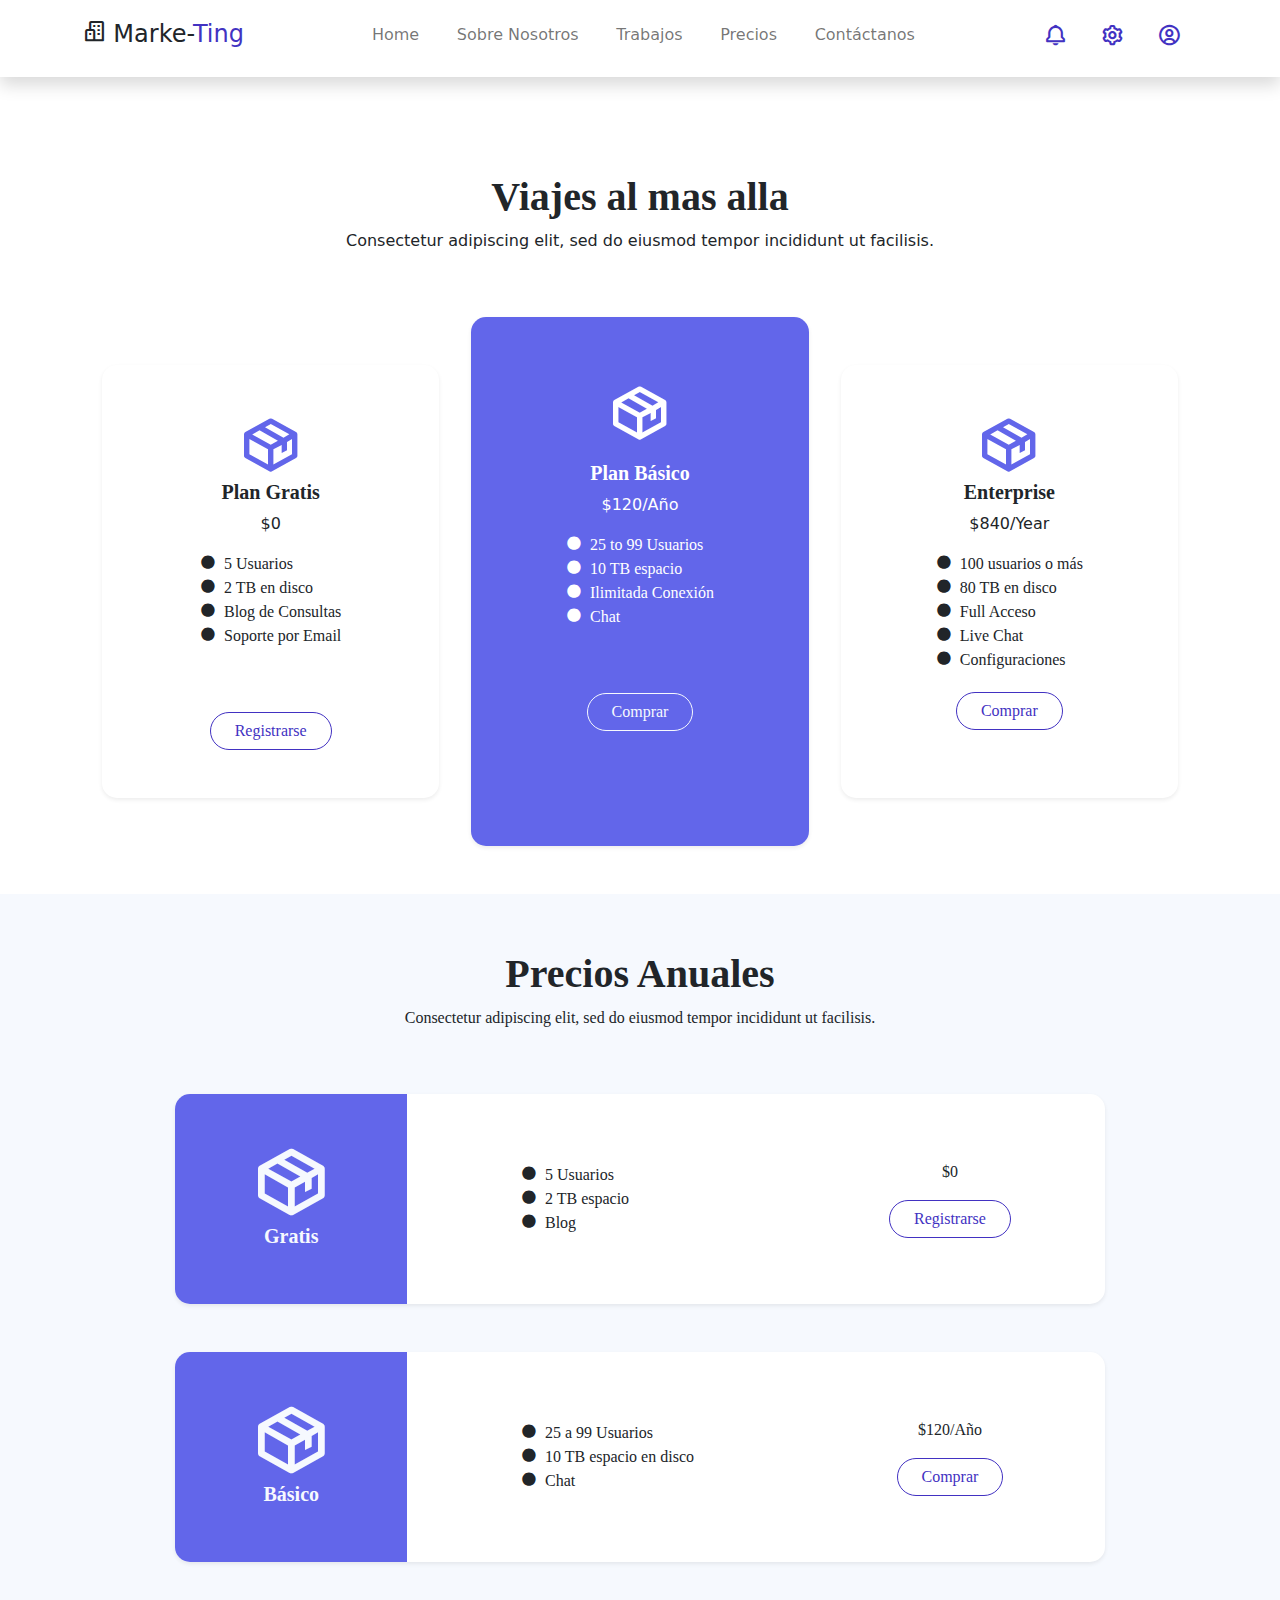
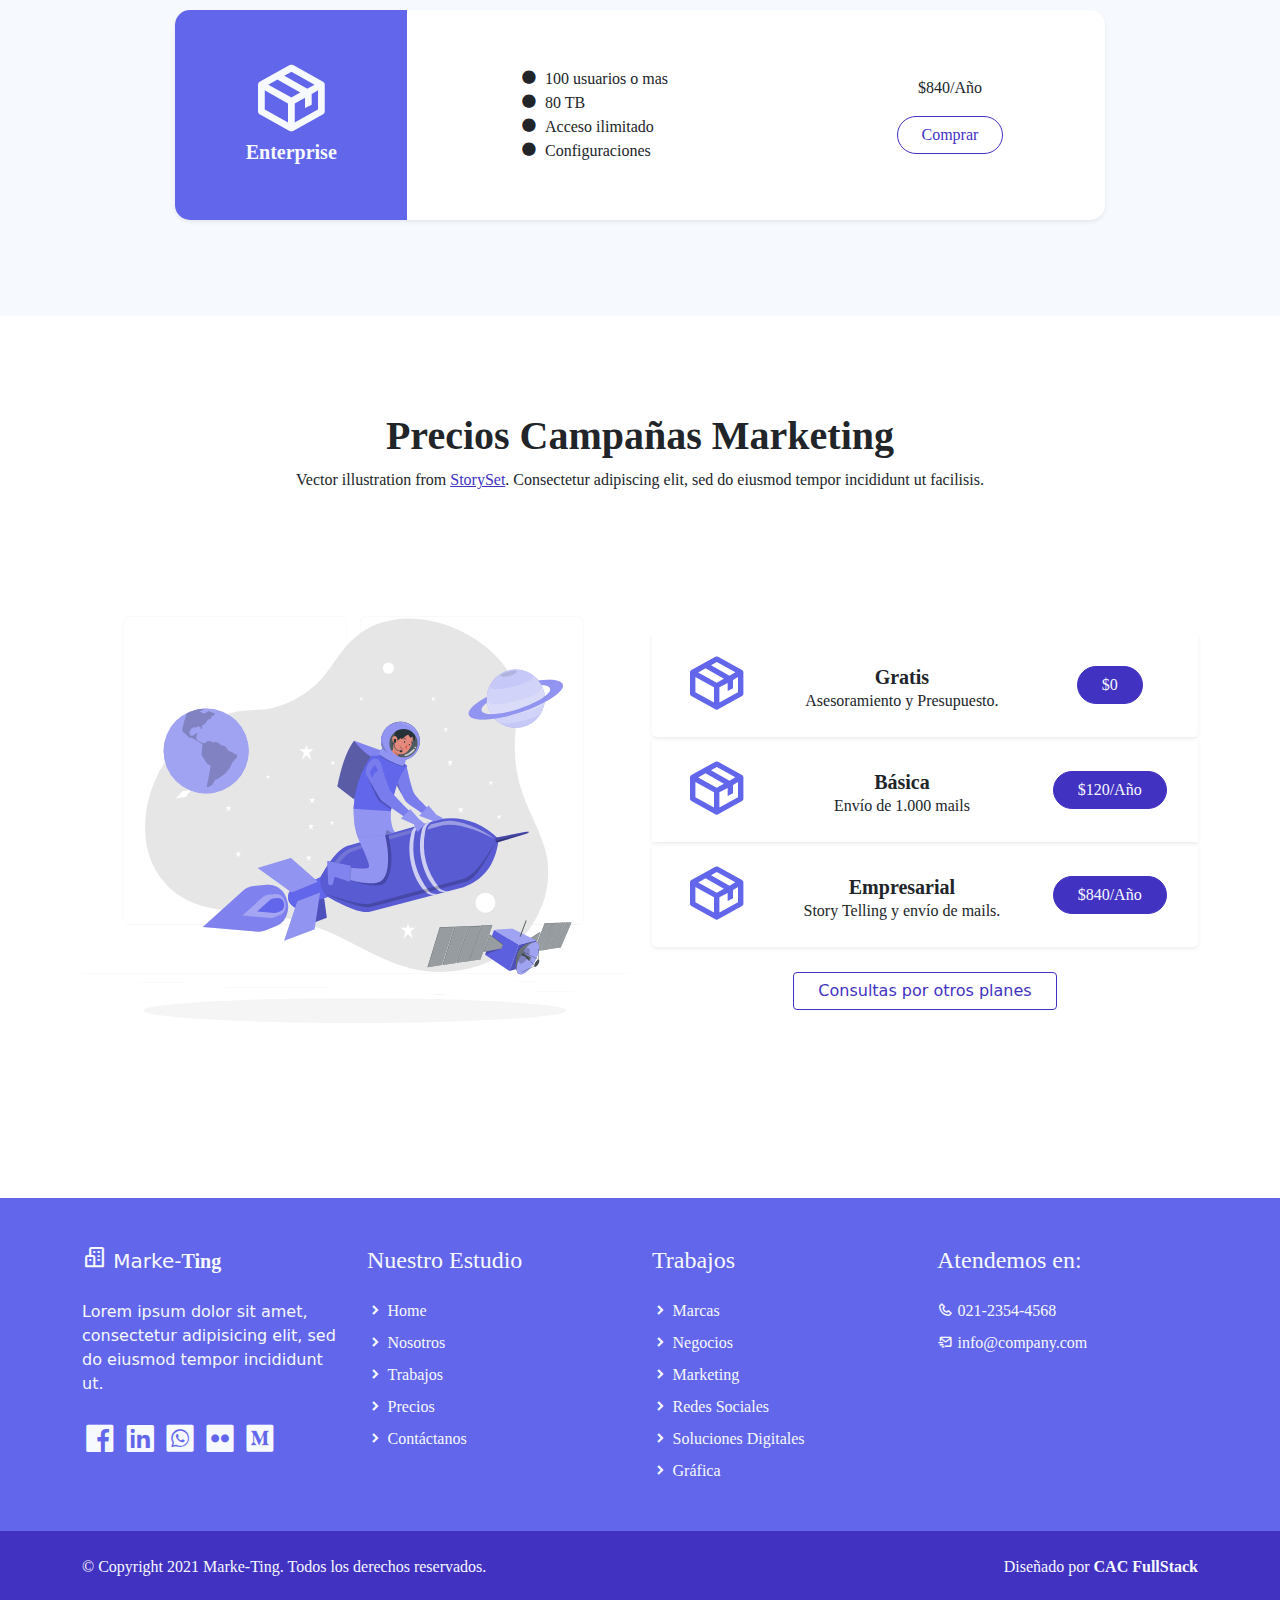
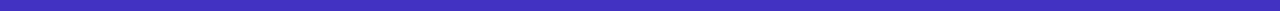
==== commit a1ea07da: "Cambios textos empresa" ====
--- a/pricing.html
+++ b/pricing.html
@@ -2,7 +2,7 @@
 <html lang="es">
 
 <head>
-  <title>Agencia de Marketing</title>
+  <title>IntereXtelar Prices</title>
     <meta charset="utf-8">
     <meta name="viewport" content="width=device-width, initial-scale=1">
     <link rel="apple-touch-icon" href="assets/img/apple-icon.png">
@@ -64,7 +64,7 @@
     <!-- Start pricing -->
     <div class="container-lg py-5">
         <div class="col-md-12 m-auto text-center py-5">
-            <h1 class="pricing-header h2 semi-bold-600">Servidores de Mail para Publicidad</h1>
+            <h1 class="pricing-header h2 semi-bold-600">Viajes al mas alla</h1>
             <p class="pricing-footer">
                 Consectetur adipiscing elit, sed do eiusmod tempor incididunt ut facilisis.
             </p>
